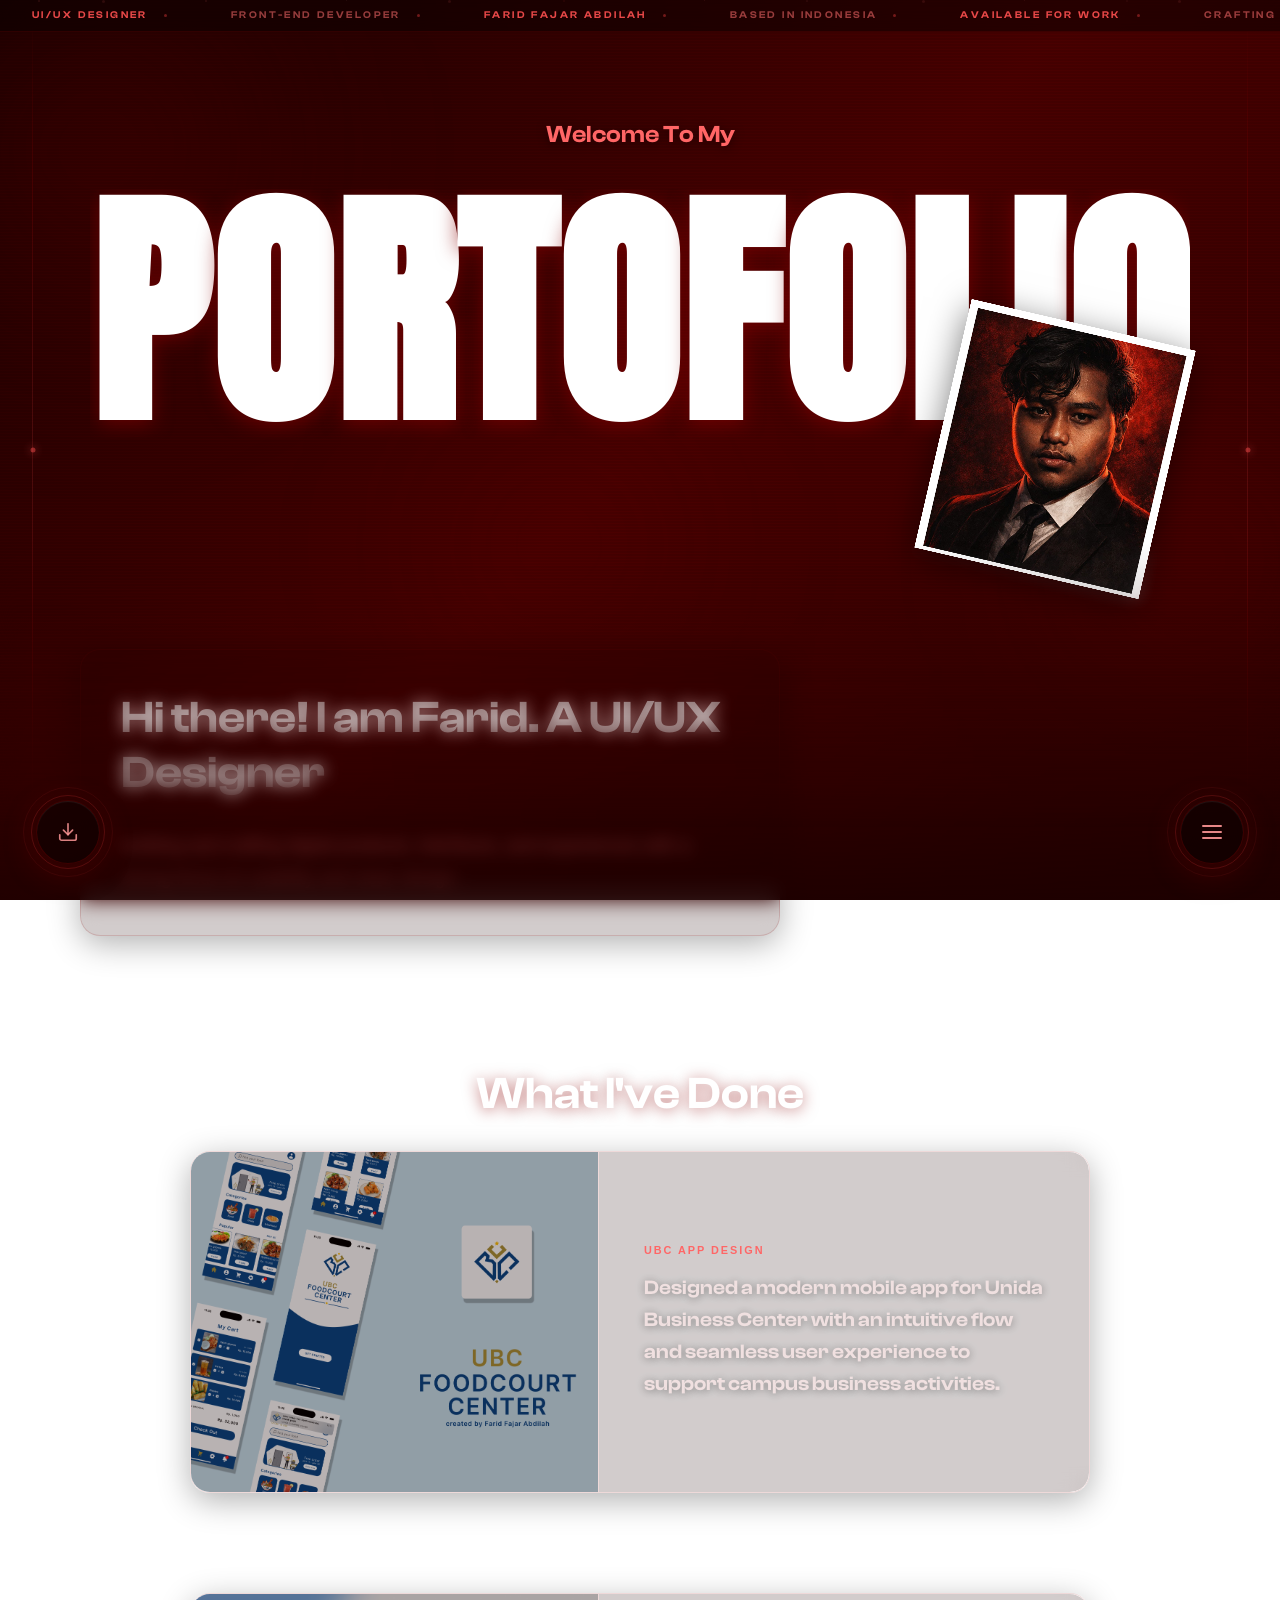
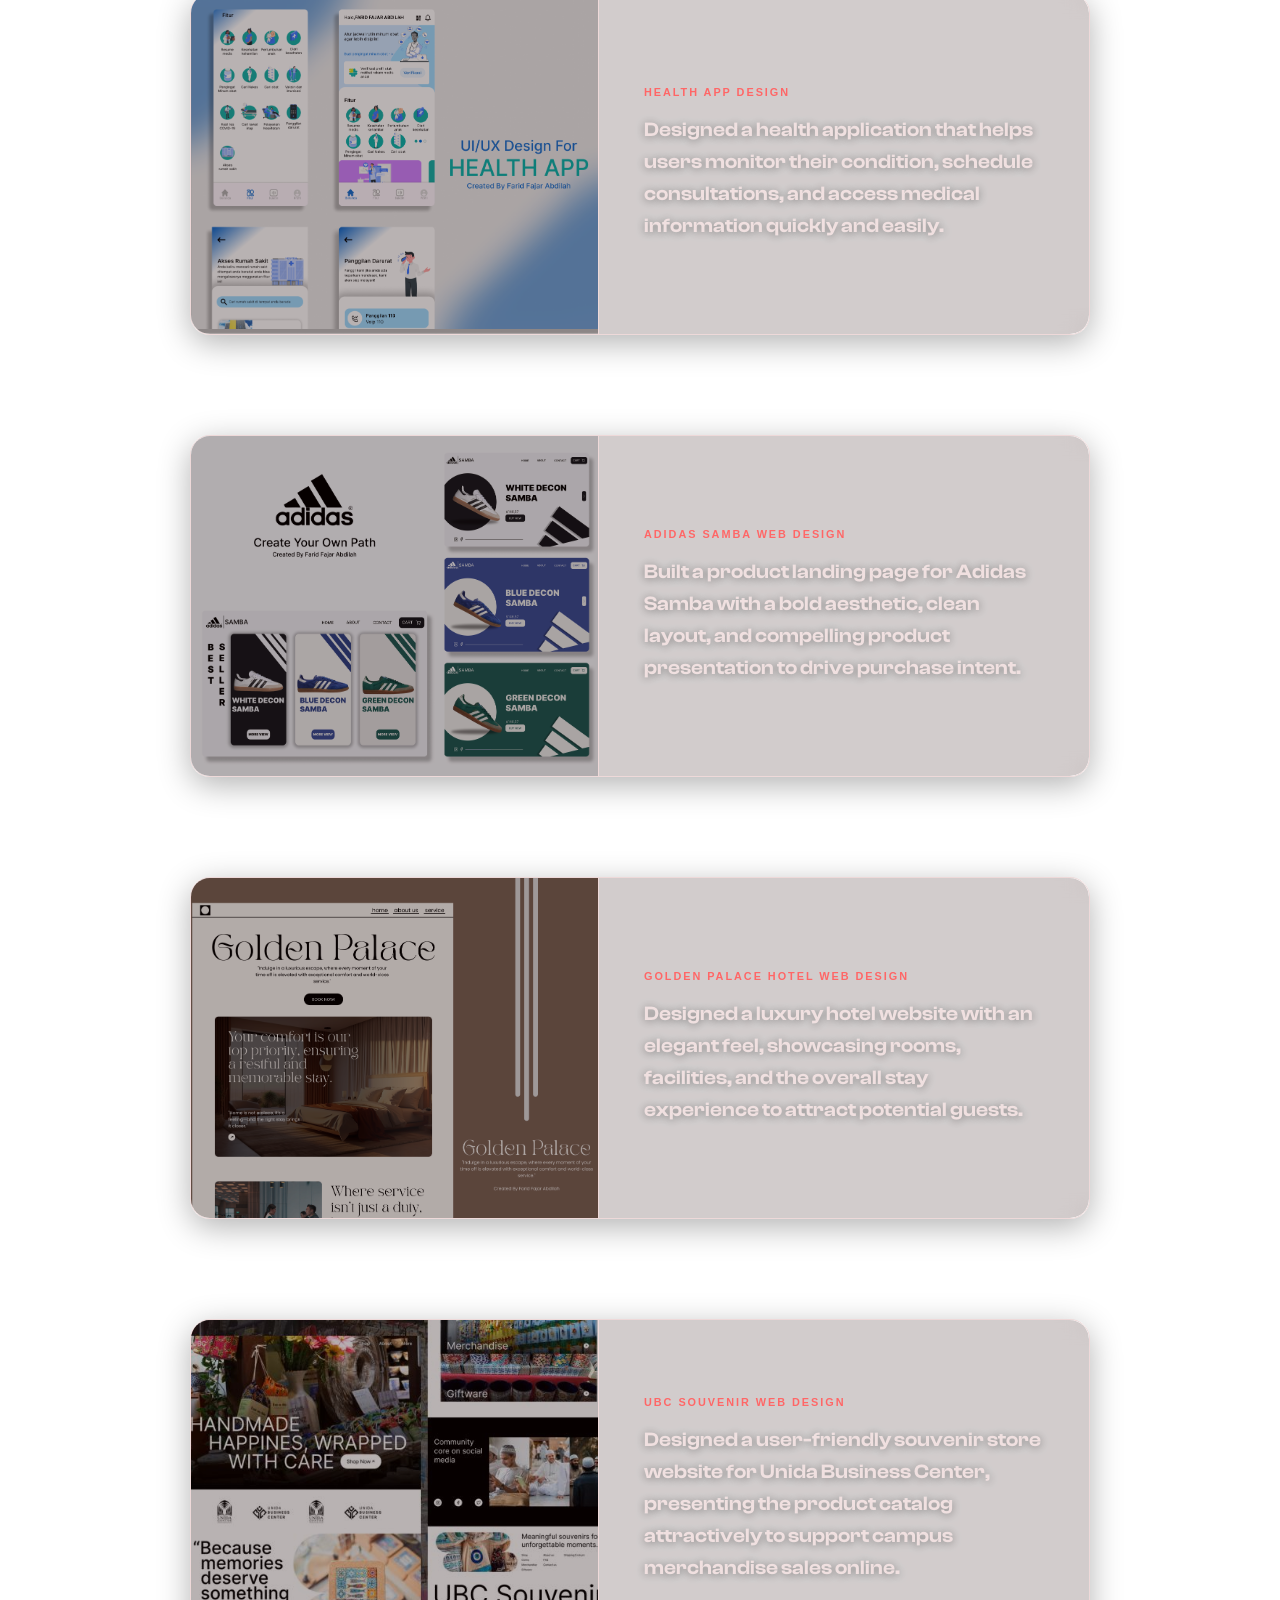
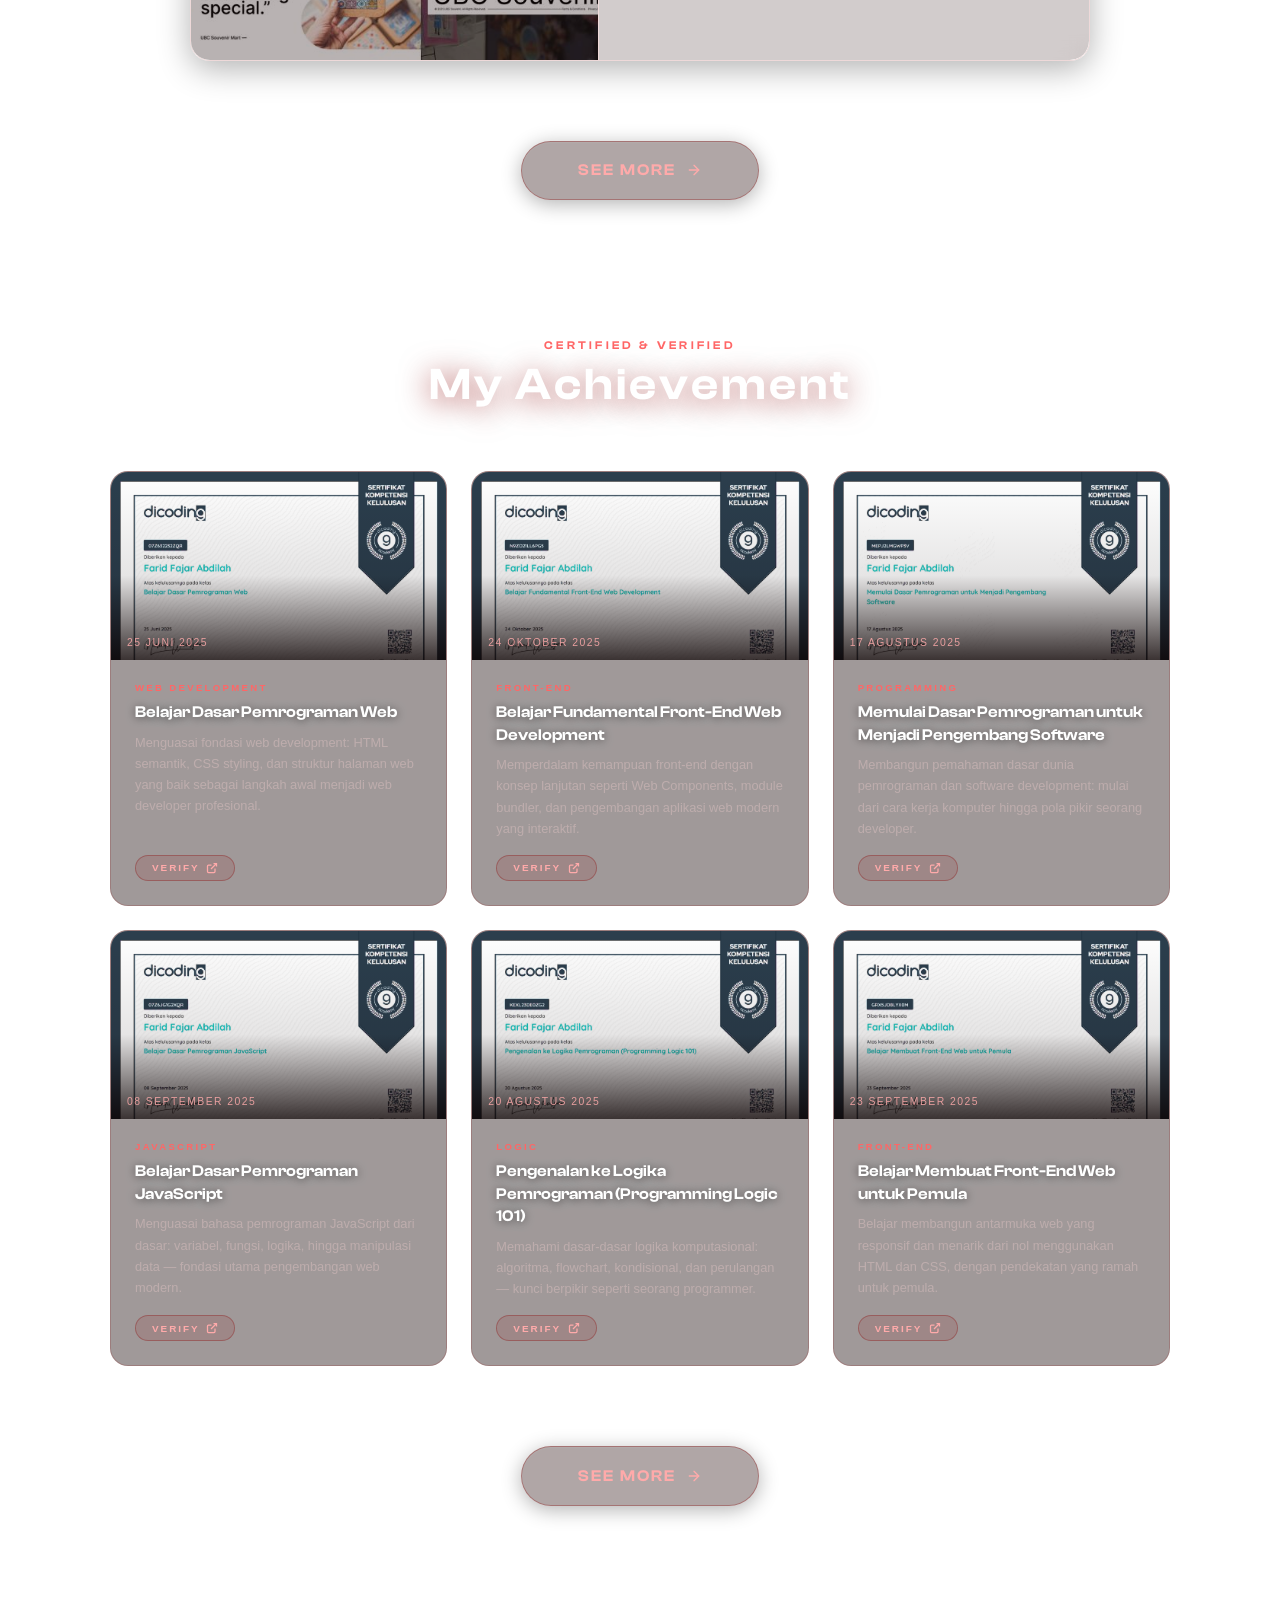
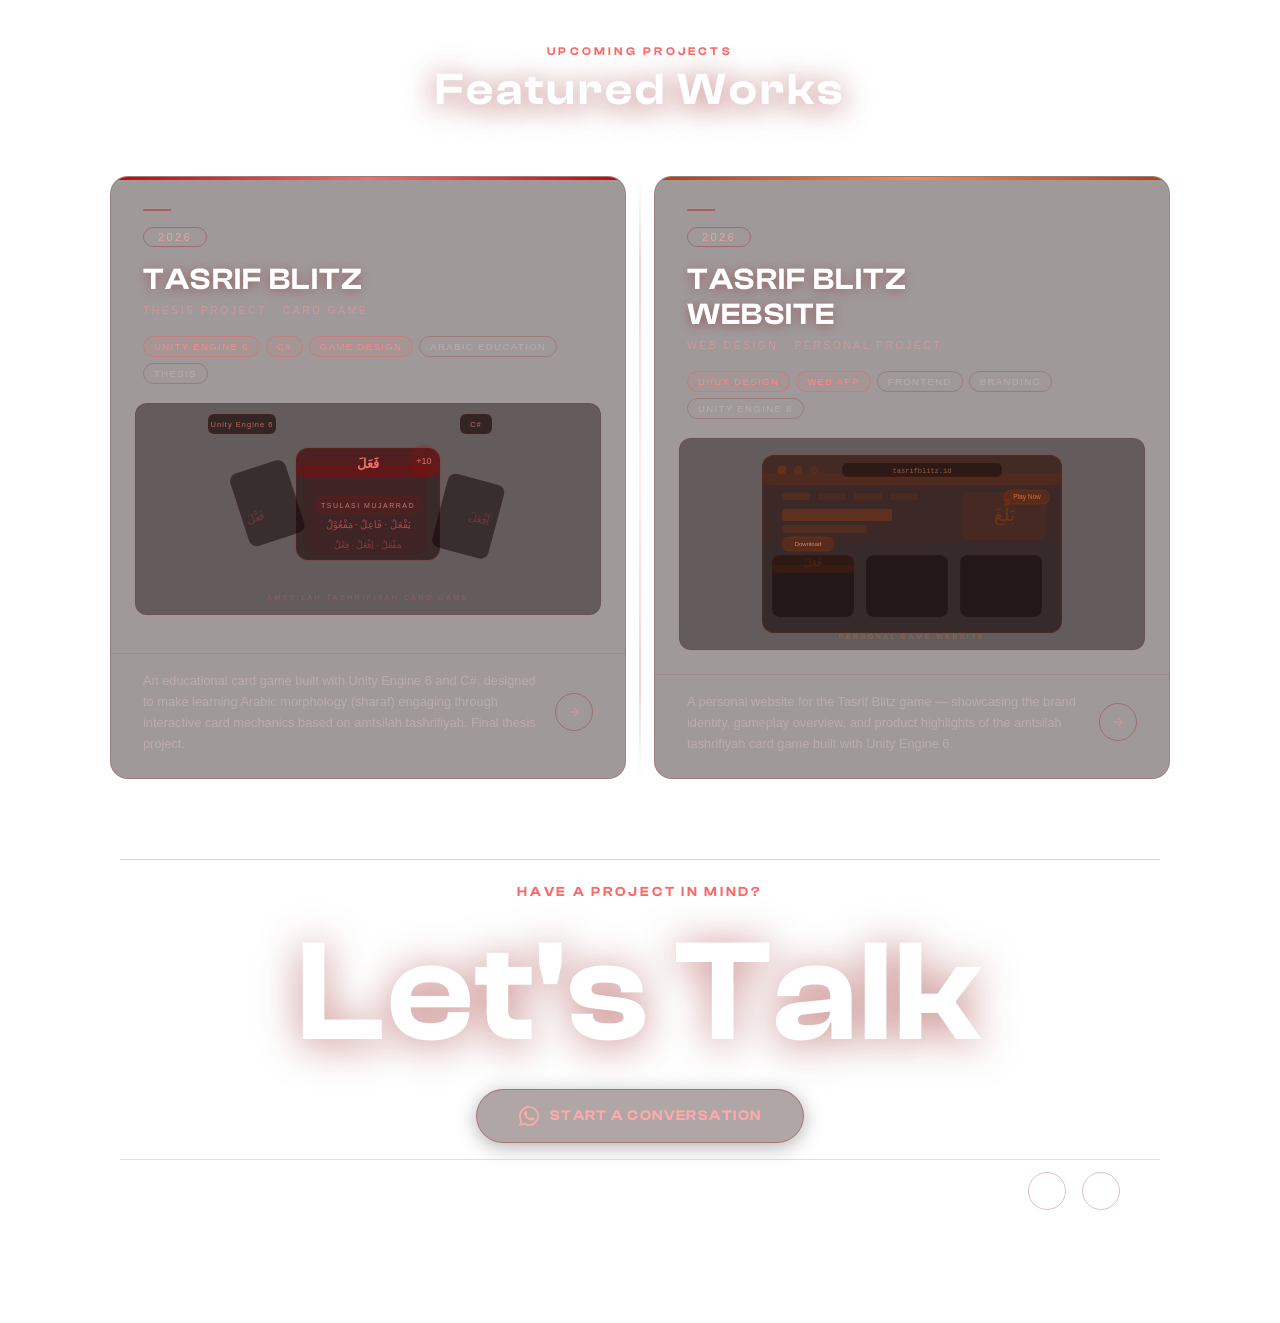
==== index.html @ 699ec495 "first commit" ====
<!DOCTYPE html>
<html lang="id">

<head>
    <meta charset="UTF-8">
    <meta name="viewport" content="width=device-width, initial-scale=1.0">
    <title>Portfolio - Cinematic Noir</title>
    <link rel="stylesheet" href="./styles/style.css">
    <link rel="stylesheet" href="https://unpkg.com/aos@next/dist/aos.css" />
</head>

<body>

    <!-- ══════════════════════════════════════════════════════════
         MARQUEE TICKER
    ══════════════════════════════════════════════════════════ -->
    <div class="marquee-wrap" aria-hidden="true">
        <div class="marquee-track">
            <!-- Segment A -->
            <span class="marquee-segment">
                <span class="marquee-item accent">UI/UX Designer<span class="marquee-dot"></span></span>
                <span class="marquee-item">Front-End Developer<span class="marquee-dot"></span></span>
                <span class="marquee-item accent">Farid Fajar Abdilah<span class="marquee-dot"></span></span>
                <span class="marquee-item">Based in Indonesia<span class="marquee-dot"></span></span>
                <span class="marquee-item accent">Available for Work<span class="marquee-dot"></span></span>
                <span class="marquee-item">Crafting Digital Experiences<span class="marquee-dot"></span></span>
                <span class="marquee-item accent">Unity Engine 6<span class="marquee-dot"></span></span>
                <span class="marquee-item">Open to Collaboration<span class="marquee-dot"></span></span>
                <span class="marquee-item accent">2026 Portfolio<span class="marquee-dot"></span></span>
                <span class="marquee-item">Clean Design · Usable Interfaces<span class="marquee-dot"></span></span>
            </span>
            <!-- Segment B (duplicate for seamless loop) -->
            <span class="marquee-segment">
                <span class="marquee-item accent">UI/UX Designer<span class="marquee-dot"></span></span>
                <span class="marquee-item">Front-End Developer<span class="marquee-dot"></span></span>
                <span class="marquee-item accent">Farid Fajar Abdilah<span class="marquee-dot"></span></span>
                <span class="marquee-item">Based in Indonesia<span class="marquee-dot"></span></span>
                <span class="marquee-item accent">Available for Work<span class="marquee-dot"></span></span>
                <span class="marquee-item">Crafting Digital Experiences<span class="marquee-dot"></span></span>
                <span class="marquee-item accent">Unity Engine 6<span class="marquee-dot"></span></span>
                <span class="marquee-item">Open to Collaboration<span class="marquee-dot"></span></span>
                <span class="marquee-item accent">2026 Portfolio<span class="marquee-dot"></span></span>
                <span class="marquee-item">Clean Design · Usable Interfaces<span class="marquee-dot"></span></span>
            </span>
        </div>
    </div>

    <div class="orb orb-1"></div>
    <div class="orb orb-2"></div>
    <div class="orb orb-3"></div>

    <div class="particles">
        <span class="particle"></span>
        <span class="particle"></span>
        <span class="particle"></span>
        <span class="particle"></span>
        <span class="particle"></span>
        <span class="particle"></span>
        <span class="particle"></span>
        <span class="particle"></span>
        <span class="particle"></span>
        <span class="particle"></span>
        <span class="particle"></span>
        <span class="particle"></span>
    </div>

    <div class="side-line side-line-left"></div>
    <div class="side-line side-line-right"></div>

    <!-- OLD NAV (hidden by CSS) -->
    <nav>
        <ul>
            <li><a href="#about">About</a></li>
            <li><a href="#project">Project</a></li>
            <li><a href="#achievement">Achievement</a></li>
            <li><a href="#featured">Featured</a></li>
            <li><a href="#contact">Contact</a></li>
        </ul>
    </nav>

    <!-- ══════════════════════════════════════════════════════════
         CV DOWNLOAD FAB - BOTTOM RIGHT (di atas FAB menu)
         Label sekarang ada di KANAN tombol
    ══════════════════════════════════════════════════════════ -->
    <div class="cv-fab-wrap" id="cvFab">
        <a href="./public/assets/images/sertif/farid-cv.pdf" download class="cv-fab-btn" aria-label="Download CV">
            <svg width="22" height="22" viewBox="0 0 24 24" fill="none" stroke="currentColor" stroke-width="1.8" stroke-linecap="round" stroke-linejoin="round">
                <path d="M21 15v4a2 2 0 01-2 2H5a2 2 0 01-2-2v-4"/>
                <polyline points="7 10 12 15 17 10"/>
                <line x1="12" y1="15" x2="12" y2="3"/>
            </svg>
        </a>
        <span class="cv-fab-label">Download CV</span>
    </div>

    <!-- ══════════════════════════════════════════════════════════
         FLOATING CIRCULAR NAV
    ══════════════════════════════════════════════════════════ -->
    <div class="fab-backdrop" id="fabBackdrop"></div>

    <div class="fab-nav" id="fabNav">

        <!-- Menu items (rendered bottom→top so first item is closest to button) -->
        <div class="fab-menu" id="fabMenu">

            <div class="fab-menu-item" data-index="4">
                <a href="#contact" class="fab-label" id="navContact">Contact</a>
                <a href="#contact" class="fab-icon-btn" aria-label="Contact">
                    <svg width="18" height="18" viewBox="0 0 24 24" fill="none" stroke="currentColor" stroke-width="1.8" stroke-linecap="round" stroke-linejoin="round">
                        <path d="M21 15a2 2 0 01-2 2H7l-4 4V5a2 2 0 012-2h14a2 2 0 012 2z"/>
                    </svg>
                </a>
            </div>

            <div class="fab-menu-item" data-index="3">
                <a href="#featured" class="fab-label">Featured</a>
                <a href="#featured" class="fab-icon-btn" aria-label="Featured">
                    <svg width="18" height="18" viewBox="0 0 24 24" fill="none" stroke="currentColor" stroke-width="1.8" stroke-linecap="round" stroke-linejoin="round">
                        <polygon points="12 2 15.09 8.26 22 9.27 17 14.14 18.18 21.02 12 17.77 5.82 21.02 7 14.14 2 9.27 8.91 8.26 12 2"/>
                    </svg>
                </a>
            </div>

            <div class="fab-menu-item" data-index="2">
                <a href="#achievement" class="fab-label">Achievement</a>
                <a href="#achievement" class="fab-icon-btn" aria-label="Achievement">
                    <svg width="18" height="18" viewBox="0 0 24 24" fill="none" stroke="currentColor" stroke-width="1.8" stroke-linecap="round" stroke-linejoin="round">
                        <circle cx="12" cy="8" r="6"/>
                        <path d="M15.477 12.89L17 22l-5-3-5 3 1.523-9.11"/>
                    </svg>
                </a>
            </div>

            <div class="fab-menu-item" data-index="1">
                <a href="#project" class="fab-label">Project</a>
                <a href="#project" class="fab-icon-btn" aria-label="Project">
                    <svg width="18" height="18" viewBox="0 0 24 24" fill="none" stroke="currentColor" stroke-width="1.8" stroke-linecap="round" stroke-linejoin="round">
                        <rect x="2" y="3" width="20" height="14" rx="2"/>
                        <path d="M8 21h8M12 17v4"/>
                    </svg>
                </a>
            </div>

            <div class="fab-menu-item" data-index="0">
                <a href="#about" class="fab-label">About</a>
                <a href="#about" class="fab-icon-btn" aria-label="About">
                    <svg width="18" height="18" viewBox="0 0 24 24" fill="none" stroke="currentColor" stroke-width="1.8" stroke-linecap="round" stroke-linejoin="round">
                        <path d="M20 21v-2a4 4 0 00-4-4H8a4 4 0 00-4 4v2"/>
                        <circle cx="12" cy="7" r="4"/>
                    </svg>
                </a>
            </div>

        </div>

        <!-- Main toggle button -->
        <div class="fab-toggle" id="fabToggle" aria-label="Toggle navigation" role="button" tabindex="0">
            <!-- Menu label tooltip -->
            <span class="fab-nav-label">Menu</span>
            <div class="fab-toggle-icon">
                <span></span>
                <span></span>
                <span></span>
            </div>
        </div>

    </div>

    <div class="container">
        <div class="hero">
            <p>Welcome To My</p>
            <div class="hero-title-wrapper">
                <h1 id="animated-title">PORTOFOLIO</h1>
            </div>
            <div class="hero-image-container">
                <img class="my-photo" src="./public/assets/images/Group 29.png" alt="Hero Image">
            </div>
        </div>

        <section id="about">
            <h1>Hi there! I am Farid. A UI/UX Designer</h1>
            <p>
                building and crafting digital products, interfaces, and experiences with a strong focus on usability and
                clean design.
            </p>
        </section>

        <section class="slider">
            <div class="slider-continer">
                <div class="slider-img"></div>
            </div>
        </section>

        <section id="project">
            <div class="project-wrapper">

                <div class="project-title">
                    <h1>What I've Done</h1>
                </div>

                <div class="project-list">

                    <div class="portfolio-card">
                        <div class="card-visual">
                            <img class="card-visual-img" src="./public/assets/images/Frame 2.png" alt="UBC App Design">
                        </div>
                        <div class="card-content">
                            <span class="tag">UBC App Design</span>
                            <p class="card-heading">
                                Designed a modern mobile app for Unida Business Center with an intuitive flow and
                                seamless user experience to support campus business activities.
                            </p>
                        </div>
                    </div>

                    <div class="portfolio-card">
                        <div class="card-visual">
                            <img class="card-visual-img" src="./public/assets/images/Frame 3.png" alt="Health App Design">
                        </div>
                        <div class="card-content">
                            <span class="tag">Health App Design</span>
                            <p class="card-heading">
                                Designed a health application that helps users monitor their condition, schedule
                                consultations, and access medical information quickly and easily.
                            </p>
                        </div>
                    </div>

                    <div class="portfolio-card">
                        <div class="card-visual">
                            <img class="card-visual-img" src="./public/assets/images/Frame 1.png" alt="Adidas Samba Web Design">
                        </div>
                        <div class="card-content">
                            <span class="tag">Adidas Samba Web Design</span>
                            <p class="card-heading">
                                Built a product landing page for Adidas Samba with a bold aesthetic, clean layout, and
                                compelling product presentation to drive purchase intent.
                            </p>
                        </div>
                    </div>

                    <div class="portfolio-card">
                        <div class="card-visual">
                            <img class="card-visual-img" src="./public/assets/images/Frame 6.png" alt="Golden Palace Hotel Web Design">
                        </div>
                        <div class="card-content">
                            <span class="tag">Golden Palace Hotel Web Design</span>
                            <p class="card-heading">
                                Designed a luxury hotel website with an elegant feel, showcasing rooms, facilities, and
                                the overall stay experience to attract potential guests.
                            </p>
                        </div>
                    </div>

                    <div class="portfolio-card">
                        <div class="card-visual">
                            <img class="card-visual-img" src="./public/assets/images/image.png" alt="UBC Souvenir Web Design">
                        </div>
                        <div class="card-content">
                            <span class="tag">UBC Souvenir Web Design</span>
                            <p class="card-heading">
                                Designed a user-friendly souvenir store website for Unida Business Center, presenting
                                the product catalog attractively to support campus merchandise sales online.
                            </p>
                        </div>
                    </div>

                </div>

                <div class="see-more-wrapper">
                    <a href="projects.html" class="btn-see-more">
                        <span>See More</span>
                        <svg width="16" height="16" viewBox="0 0 24 24" fill="none" stroke="currentColor" stroke-width="2" stroke-linecap="round" stroke-linejoin="round">
                            <line x1="5" y1="12" x2="19" y2="12"/>
                            <polyline points="12 5 19 12 12 19"/>
                        </svg>
                    </a>
                </div>

            </div>
        </section>

        <section id="achievement">
            <div class="achievement-wrapper">

                <div class="achievement-header">
                    <p class="achievement-sub">Certified &amp; Verified</p>
                    <h1 class="achievement-title">My Achievement</h1>
                </div>

                <div class="cert-grid">

                    <div class="cert-card">
                        <div class="cert-img-wrap">
                            <img src="./public/assets/images/sertif/cert1.jpg" alt="Belajar Dasar Pemrograman Web" class="cert-img">
                            <div class="cert-overlay">
                                <span class="cert-date">25 Juni 2025</span>
                            </div>
                        </div>
                        <div class="cert-info">
                            <span class="cert-tag">Web Development</span>
                            <h3 class="cert-name">Belajar Dasar Pemrograman Web</h3>
                            <p class="cert-desc">Menguasai fondasi web development: HTML semantik, CSS styling, dan struktur halaman web yang baik sebagai langkah awal menjadi web developer profesional.</p>
                            <a href="https://dicoding.com/certificates/07Z632232ZQR" target="_blank" class="cert-verify">
                                <span>Verify</span>
                                <svg width="12" height="12" viewBox="0 0 24 24" fill="none" stroke="currentColor" stroke-width="2.5"><path d="M18 13v6a2 2 0 01-2 2H5a2 2 0 01-2-2V8a2 2 0 012-2h6"/><polyline points="15 3 21 3 21 9"/><line x1="10" y1="14" x2="21" y2="3"/></svg>
                            </a>
                        </div>
                    </div>

                    <div class="cert-card">
                        <div class="cert-img-wrap">
                            <img src="./public/assets/images/sertif/cert2.jpg" alt="Belajar Fundamental Front-End Web Development" class="cert-img">
                            <div class="cert-overlay">
                                <span class="cert-date">24 Oktober 2025</span>
                            </div>
                        </div>
                        <div class="cert-info">
                            <span class="cert-tag">Front-End</span>
                            <h3 class="cert-name">Belajar Fundamental Front-End Web Development</h3>
                            <p class="cert-desc">Memperdalam kemampuan front-end dengan konsep lanjutan seperti Web Components, module bundler, dan pengembangan aplikasi web modern yang interaktif.</p>
                            <a href="https://dicoding.com/certificates/N9ZO21LL6PG5" target="_blank" class="cert-verify">
                                <span>Verify</span>
                                <svg width="12" height="12" viewBox="0 0 24 24" fill="none" stroke="currentColor" stroke-width="2.5"><path d="M18 13v6a2 2 0 01-2 2H5a2 2 0 01-2-2V8a2 2 0 012-2h6"/><polyline points="15 3 21 3 21 9"/><line x1="10" y1="14" x2="21" y2="3"/></svg>
                            </a>
                        </div>
                    </div>

                    <div class="cert-card">
                        <div class="cert-img-wrap">
                            <img src="./public/assets/images/sertif/cert3.jpg" alt="Memulai Dasar Pemrograman untuk Menjadi Pengembang Software" class="cert-img">
                            <div class="cert-overlay">
                                <span class="cert-date">17 Agustus 2025</span>
                            </div>
                        </div>
                        <div class="cert-info">
                            <span class="cert-tag">Programming</span>
                            <h3 class="cert-name">Memulai Dasar Pemrograman untuk Menjadi Pengembang Software</h3>
                            <p class="cert-desc">Membangun pemahaman dasar dunia pemrograman dan software development: mulai dari cara kerja komputer hingga pola pikir seorang developer.</p>
                            <a href="https://dicoding.com/certificates/MEPJ2LMGWP3V" target="_blank" class="cert-verify">
                                <span>Verify</span>
                                <svg width="12" height="12" viewBox="0 0 24 24" fill="none" stroke="currentColor" stroke-width="2.5"><path d="M18 13v6a2 2 0 01-2 2H5a2 2 0 01-2-2V8a2 2 0 012-2h6"/><polyline points="15 3 21 3 21 9"/><line x1="10" y1="14" x2="21" y2="3"/></svg>
                            </a>
                        </div>
                    </div>

                    <div class="cert-card">
                        <div class="cert-img-wrap">
                            <img src="./public/assets/images/sertif/cert4.jpg" alt="Belajar Dasar Pemrograman JavaScript" class="cert-img">
                            <div class="cert-overlay">
                                <span class="cert-date">08 September 2025</span>
                            </div>
                        </div>
                        <div class="cert-info">
                            <span class="cert-tag">JavaScript</span>
                            <h3 class="cert-name">Belajar Dasar Pemrograman JavaScript</h3>
                            <p class="cert-desc">Menguasai bahasa pemrograman JavaScript dari dasar: variabel, fungsi, logika, hingga manipulasi data — fondasi utama pengembangan web modern.</p>
                            <a href="https://dicoding.com/certificates/07Z6JG1G2XQR" target="_blank" class="cert-verify">
                                <span>Verify</span>
                                <svg width="12" height="12" viewBox="0 0 24 24" fill="none" stroke="currentColor" stroke-width="2.5"><path d="M18 13v6a2 2 0 01-2 2H5a2 2 0 01-2-2V8a2 2 0 012-2h6"/><polyline points="15 3 21 3 21 9"/><line x1="10" y1="14" x2="21" y2="3"/></svg>
                            </a>
                        </div>
                    </div>

                    <div class="cert-card">
                        <div class="cert-img-wrap">
                            <img src="./public/assets/images/sertif/cert5.jpg" alt="Pengenalan ke Logika Pemrograman" class="cert-img">
                            <div class="cert-overlay">
                                <span class="cert-date">20 Agustus 2025</span>
                            </div>
                        </div>
                        <div class="cert-info">
                            <span class="cert-tag">Logic</span>
                            <h3 class="cert-name">Pengenalan ke Logika Pemrograman (Programming Logic 101)</h3>
                            <p class="cert-desc">Memahami dasar-dasar logika komputasional: algoritma, flowchart, kondisional, dan perulangan — kunci berpikir seperti seorang programmer.</p>
                            <a href="https://dicoding.com/certificates/KEXL23DE0ZG2" target="_blank" class="cert-verify">
                                <span>Verify</span>
                                <svg width="12" height="12" viewBox="0 0 24 24" fill="none" stroke="currentColor" stroke-width="2.5"><path d="M18 13v6a2 2 0 01-2 2H5a2 2 0 01-2-2V8a2 2 0 012-2h6"/><polyline points="15 3 21 3 21 9"/><line x1="10" y1="14" x2="21" y2="3"/></svg>
                            </a>
                        </div>
                    </div>

                    <div class="cert-card">
                        <div class="cert-img-wrap">
                            <img src="./public/assets/images/sertif/cert6.jpg" alt="Belajar Membuat Front-End Web untuk Pemula" class="cert-img">
                            <div class="cert-overlay">
                                <span class="cert-date">23 September 2025</span>
                            </div>
                        </div>
                        <div class="cert-info">
                            <span class="cert-tag">Front-End</span>
                            <h3 class="cert-name">Belajar Membuat Front-End Web untuk Pemula</h3>
                            <p class="cert-desc">Belajar membangun antarmuka web yang responsif dan menarik dari nol menggunakan HTML dan CSS, dengan pendekatan yang ramah untuk pemula.</p>
                            <a href="https://dicoding.com/certificates/GRX5JD8LYX0M" target="_blank" class="cert-verify">
                                <span>Verify</span>
                                <svg width="12" height="12" viewBox="0 0 24 24" fill="none" stroke="currentColor" stroke-width="2.5"><path d="M18 13v6a2 2 0 01-2 2H5a2 2 0 01-2-2V8a2 2 0 012-2h6"/><polyline points="15 3 21 3 21 9"/><line x1="10" y1="14" x2="21" y2="3"/></svg>
                            </a>
                        </div>
                    </div>

                </div>

                <div class="see-more-wrapper">
                    <a href="achievment.html" class="btn-see-more">
                        <span>See More</span>
                        <svg width="16" height="16" viewBox="0 0 24 24" fill="none" stroke="currentColor" stroke-width="2" stroke-linecap="round" stroke-linejoin="round">
                            <line x1="5" y1="12" x2="19" y2="12"/>
                            <polyline points="12 5 19 12 12 19"/>
                        </svg>
                    </a>
                </div>

            </div>
        </section>

        <section id="featured">
            <div class="featured-wrapper">

                <div class="featured-header">
                    <p class="featured-sub">Upcoming Projects</p>
                    <h1 class="featured-title">Featured Works</h1>
                </div>

                <div class="featured-grid">

                    <div class="featured-card">
                        <div class="featured-card-accent accent-red"></div>
                        <div class="featured-card-top">
                            <div class="featured-dash"></div>
                            <span class="featured-year">2026</span>
                            <h3 class="featured-card-title">TASRIF BLITZ</h3>
                            <p class="featured-card-type">Thesis Project · Card Game</p>
                        </div>

                        <div class="featured-tags">
                            <span class="ftag highlight">Unity Engine 6</span>
                            <span class="ftag highlight">C#</span>
                            <span class="ftag highlight">Game Design</span>
                            <span class="ftag">Arabic Education</span>
                            <span class="ftag">Thesis</span>
                        </div>

                        <div class="featured-visual">
                            <div class="featured-visual-inner">
                                <svg viewBox="0 0 340 210" xmlns="http://www.w3.org/2000/svg" width="100%" height="100%">
                                    <rect x="108" y="55" width="124" height="100" rx="12" fill="rgba(180,0,0,0.06)"/>
                                    <rect x="104" y="51" width="124" height="100" rx="12" fill="rgba(180,0,0,0.09)"/>
                                    <rect x="98" y="44" width="144" height="112" rx="12" fill="rgba(20,0,0,0.55)" stroke="rgba(200,0,0,0.25)" stroke-width="1"/>
                                    <rect x="98" y="44" width="144" height="30" rx="12" fill="rgba(160,0,0,0.2)"/>
                                    <rect x="98" y="62" width="144" height="12" fill="rgba(160,0,0,0.2)"/>
                                    <text x="170" y="64" font-size="13" fill="rgba(255,120,120,0.9)" text-anchor="middle" font-family="serif" font-weight="bold">فَعَلَ</text>
                                    <line x1="114" y1="86" x2="226" y2="86" stroke="rgba(200,0,0,0.15)" stroke-width="0.5"/>
                                    <rect x="116" y="92" width="108" height="18" rx="9" fill="rgba(180,0,0,0.12)" stroke="rgba(200,0,0,0.18)" stroke-width="0.5"/>
                                    <text x="170" y="104" font-size="7" fill="rgba(255,150,150,0.7)" text-anchor="middle" font-family="sans-serif" letter-spacing="1.5">TSULASI MUJARRAD</text>
                                    <text x="170" y="124" font-size="10" fill="rgba(255,100,100,0.55)" text-anchor="middle" font-family="serif">يَفْعَلُ · فَاعِلٌ · مَفْعُوْلٌ</text>
                                    <line x1="114" y1="131" x2="226" y2="131" stroke="rgba(200,0,0,0.1)" stroke-width="0.5"/>
                                    <text x="170" y="144" font-size="9" fill="rgba(255,100,100,0.35)" text-anchor="middle" font-family="serif">مَفْعَلٌ · اِفْعَلْ · فِعْلٌ</text>
                                    <circle cx="226" cy="56" r="15" fill="rgba(180,0,0,0.15)" stroke="rgba(220,0,0,0.25)" stroke-width="0.5"/>
                                    <text x="226" y="60" font-size="9" fill="rgba(255,130,130,0.8)" text-anchor="middle" font-family="sans-serif" font-weight="500">+10</text>
                                    <rect x="30" y="72" width="58" height="76" rx="8" fill="rgba(15,0,0,0.5)" stroke="rgba(180,0,0,0.12)" stroke-width="0.5" transform="rotate(-18 30 72)"/>
                                    <text x="50" y="120" font-size="11" fill="rgba(255,80,80,0.25)" font-family="serif" transform="rotate(-18 50 120)">فَعَّلَ</text>
                                    <rect x="252" y="68" width="58" height="76" rx="8" fill="rgba(15,0,0,0.5)" stroke="rgba(180,0,0,0.12)" stroke-width="0.5" transform="rotate(15 252 68)"/>
                                    <text x="270" y="116" font-size="11" fill="rgba(255,80,80,0.25)" font-family="serif" transform="rotate(15 270 116)">أَفْعَلَ</text>
                                    <text x="170" y="196" font-size="7" fill="rgba(255,100,100,0.3)" text-anchor="middle" font-family="sans-serif" letter-spacing="2.5">AMTSILAH TASHRIFIYAH CARD GAME</text>
                                    <rect x="10" y="10" width="68" height="20" rx="6" fill="rgba(20,0,0,0.6)" stroke="rgba(200,0,0,0.2)" stroke-width="0.5"/>
                                    <text x="44" y="23" font-size="7.5" fill="rgba(255,130,130,0.7)" text-anchor="middle" font-family="sans-serif" letter-spacing="1">Unity Engine 6</text>
                                    <rect x="262" y="10" width="32" height="20" rx="6" fill="rgba(20,0,0,0.6)" stroke="rgba(200,0,0,0.2)" stroke-width="0.5"/>
                                    <text x="278" y="23" font-size="7.5" fill="rgba(255,130,130,0.7)" text-anchor="middle" font-family="sans-serif" letter-spacing="1">C#</text>
                                </svg>
                            </div>
                        </div>

                        <div class="featured-card-footer">
                            <p class="featured-desc">
                                An educational card game built with Unity Engine 6 and C#, designed to make learning Arabic morphology (sharaf) engaging through interactive card mechanics based on amtsilah tashrifiyah. Final thesis project.
                            </p>
                            <div class="featured-arrow">
                                <svg width="14" height="14" viewBox="0 0 24 24" fill="none" stroke="currentColor" stroke-width="2"><path d="M5 12h14M12 5l7 7-7 7"/></svg>
                            </div>
                        </div>
                    </div>

                    <div class="featured-card">
                        <div class="featured-card-accent accent-orange"></div>
                        <div class="featured-card-top">
                            <div class="featured-dash"></div>
                            <span class="featured-year">2026</span>
                            <h3 class="featured-card-title">TASRIF BLITZ<br>WEBSITE</h3>
                            <p class="featured-card-type">Web Design · Personal Project</p>
                        </div>

                        <div class="featured-tags">
                            <span class="ftag highlight">UI/UX Design</span>
                            <span class="ftag highlight">Web App</span>
                            <span class="ftag">Frontend</span>
                            <span class="ftag">Branding</span>
                            <span class="ftag">Unity Engine 6</span>
                        </div>

                        <div class="featured-visual">
                            <div class="featured-visual-inner">
                                <svg viewBox="0 0 340 210" xmlns="http://www.w3.org/2000/svg" width="100%" height="100%">
                                    <rect x="20" y="16" width="300" height="178" rx="12" fill="rgba(15,0,0,0.55)" stroke="rgba(180,60,0,0.2)" stroke-width="1"/>
                                    <rect x="20" y="16" width="300" height="30" rx="12" fill="rgba(140,40,0,0.15)"/>
                                    <rect x="20" y="34" width="300" height="12" fill="rgba(140,40,0,0.15)"/>
                                    <circle cx="40" cy="31" r="4.5" fill="rgba(180,60,0,0.3)"/>
                                    <circle cx="56" cy="31" r="4.5" fill="rgba(180,60,0,0.2)"/>
                                    <circle cx="72" cy="31" r="4.5" fill="rgba(180,60,0,0.12)"/>
                                    <rect x="100" y="24" width="160" height="14" rx="5" fill="rgba(10,0,0,0.4)" stroke="rgba(180,60,0,0.15)" stroke-width="0.5"/>
                                    <text x="180" y="33.5" font-size="7" fill="rgba(255,160,100,0.5)" text-anchor="middle" font-family="monospace">tasrifblitz.id</text>
                                    <rect x="20" y="46" width="300" height="58" fill="rgba(130,35,0,0.08)"/>
                                    <rect x="40" y="54" width="28" height="7" rx="2" fill="rgba(180,60,0,0.18)"/>
                                    <rect x="76" y="54" width="28" height="7" rx="2" fill="rgba(180,60,0,0.12)"/>
                                    <rect x="112" y="54" width="28" height="7" rx="2" fill="rgba(180,60,0,0.12)"/>
                                    <rect x="148" y="54" width="28" height="7" rx="2" fill="rgba(180,60,0,0.12)"/>
                                    <rect x="262" y="51" width="46" height="14" rx="7" fill="rgba(160,50,0,0.25)" stroke="rgba(200,80,0,0.3)" stroke-width="0.5"/>
                                    <text x="285" y="60" font-size="6.5" fill="rgba(255,160,100,0.7)" text-anchor="middle" font-family="sans-serif">Play Now</text>
                                    <rect x="40" y="70" width="110" height="12" rx="2" fill="rgba(200,70,0,0.25)"/>
                                    <rect x="40" y="86" width="85" height="8" rx="2" fill="rgba(200,70,0,0.14)"/>
                                    <rect x="40" y="98" width="52" height="14" rx="7" fill="rgba(160,50,0,0.3)" stroke="rgba(200,80,0,0.35)" stroke-width="0.5"/>
                                    <text x="66" y="107" font-size="6" fill="rgba(255,160,100,0.8)" text-anchor="middle" font-family="sans-serif">Download</text>
                                    <rect x="220" y="54" width="84" height="46" rx="8" fill="rgba(140,40,0,0.12)" stroke="rgba(180,60,0,0.18)" stroke-width="0.5"/>
                                    <text x="262" y="82" font-size="18" fill="rgba(200,80,0,0.3)" text-anchor="middle" font-family="serif">بَلَّغَ</text>
                                    <line x1="20" y1="108" x2="320" y2="108" stroke="rgba(180,60,0,0.1)" stroke-width="0.5"/>
                                    <rect x="30" y="116" width="82" height="62" rx="8" fill="rgba(15,0,0,0.45)" stroke="rgba(180,60,0,0.12)" stroke-width="0.5"/>
                                    <rect x="30" y="116" width="82" height="18" rx="8" fill="rgba(140,40,0,0.1)"/>
                                    <rect x="30" y="126" width="82" height="8" fill="rgba(140,40,0,0.1)"/>
                                    <text x="71" y="127" font-size="10" fill="rgba(200,80,0,0.2)" text-anchor="middle" font-family="serif">فَعَلَ</text>
                                    <rect x="124" y="116" width="82" height="62" rx="8" fill="rgba(15,0,0,0.45)" stroke="rgba(180,60,0,0.12)" stroke-width="0.5"/>
                                    <rect x="218" y="116" width="82" height="62" rx="8" fill="rgba(15,0,0,0.45)" stroke="rgba(180,60,0,0.12)" stroke-width="0.5"/>
                                    <text x="170" y="200" font-size="7" fill="rgba(255,130,70,0.3)" text-anchor="middle" font-family="sans-serif" letter-spacing="2.5">PERSONAL GAME WEBSITE</text>
                                </svg>
                            </div>
                        </div>

                        <div class="featured-card-footer">
                            <p class="featured-desc">
                                A personal website for the Tasrif Blitz game — showcasing the brand identity, gameplay overview, and product highlights of the amtsilah tashrifiyah card game built with Unity Engine 6.
                            </p>
                            <div class="featured-arrow">
                                <svg width="14" height="14" viewBox="0 0 24 24" fill="none" stroke="currentColor" stroke-width="2"><path d="M5 12h14M12 5l7 7-7 7"/></svg>
                            </div>
                        </div>
                    </div>

                </div>
            </div>
        </section>

        <section id="contact">
            <div class="contact-wrapper">
                <p class="contact-sub">Have a project in mind?</p>
                <h2 class="contact-title">Let's Talk</h2>
                <a
                    href="https://wa.me/6282331598511?text=Hi%20Farid%2C%20I%20saw%20your%20portfolio%20and%20would%20love%20to%20talk!"
                    target="_blank"
                    class="btn-whatsapp"
                >
                    <svg width="20" height="20" viewBox="0 0 24 24" fill="currentColor">
                        <path d="M17.472 14.382c-.297-.149-1.758-.867-2.03-.967-.273-.099-.471-.148-.67.15-.197.297-.767.966-.94 1.164-.173.199-.347.223-.644.075-.297-.15-1.255-.463-2.39-1.475-.883-.788-1.48-1.761-1.653-2.059-.173-.297-.018-.458.13-.606.134-.133.298-.347.446-.52.149-.174.198-.298.298-.497.099-.198.05-.371-.025-.52-.075-.149-.669-1.612-.916-2.207-.242-.579-.487-.5-.669-.51-.173-.008-.371-.01-.57-.01-.198 0-.52.074-.792.372-.272.297-1.04 1.016-1.04 2.479 0 1.462 1.065 2.875 1.213 3.074.149.198 2.096 3.2 5.077 4.487.709.306 1.262.489 1.694.625.712.227 1.36.195 1.871.118.571-.085 1.758-.719 2.006-1.413.248-.694.248-1.289.173-1.413-.074-.124-.272-.198-.57-.347m-5.421 7.403h-.004a9.87 9.87 0 01-5.031-1.378l-.361-.214-3.741.982.998-3.648-.235-.374a9.86 9.86 0 01-1.51-5.26c.001-5.45 4.436-9.884 9.888-9.884 2.64 0 5.122 1.03 6.988 2.898a9.825 9.825 0 012.893 6.994c-.003 5.45-4.437 9.884-9.885 9.884m8.413-18.297A11.815 11.815 0 0012.05 0C5.495 0 .16 5.335.157 11.892c0 2.096.547 4.142 1.588 5.945L.057 24l6.305-1.654a11.882 11.882 0 005.683 1.448h.005c6.554 0 11.89-5.335 11.893-11.893a11.821 11.821 0 00-3.48-8.413z"/>
                    </svg>
                    <span>Start a Conversation</span>
                </a>
            </div>

            <footer class="site-footer">
                <p class="footer-copy">&copy; 2025 Farid Fajar Abdilah. All rights reserved.</p>
                <div class="footer-socials">
                    <a href="https://www.instagram.com/farid_fajar_abdilah?igsh=MTcydG9mejZjM2Y5dQ==" target="_blank" class="social-link" aria-label="Instagram">
                        <svg width="20" height="20" viewBox="0 0 24 24" fill="none" stroke="currentColor" stroke-width="1.8" stroke-linecap="round" stroke-linejoin="round">
                            <rect x="2" y="2" width="20" height="20" rx="5" ry="5"/>
                            <circle cx="12" cy="12" r="4"/>
                            <circle cx="17.5" cy="6.5" r="0.8" fill="currentColor" stroke="none"/>
                        </svg>
                    </a>
                    <a href="https://www.linkedin.com/in/farid-fajar-abdilah-87ba18336/" target="_blank" class="social-link" aria-label="LinkedIn">
                        <svg width="20" height="20" viewBox="0 0 24 24" fill="currentColor">
                            <path d="M20.447 20.452h-3.554v-5.569c0-1.328-.027-3.037-1.852-3.037-1.853 0-2.136 1.445-2.136 2.939v5.667H9.351V9h3.414v1.561h.046c.477-.9 1.637-1.85 3.37-1.85 3.601 0 4.267 2.37 4.267 5.455v6.286zM5.337 7.433a2.062 2.062 0 01-2.063-2.065 2.064 2.064 0 112.063 2.065zm1.782 13.019H3.555V9h3.564v11.452zM22.225 0H1.771C.792 0 0 .774 0 1.729v20.542C0 23.227.792 24 1.771 24h20.451C23.2 24 24 23.227 24 22.271V1.729C24 .774 23.2 0 22.222 0h.003z"/>
                        </svg>
                    </a>
                </div>
            </footer>
        </section>
    </div>

    <script src="./script/script.js"></script>
    <script src="https://unpkg.com/aos@next/dist/aos.js"></script>
    <script>
        AOS.init();
    </script>
    <script src="./script/slider.js"></script>

</body>

</html>
---- styles/style.css ----
@font-face {
    font-family: anton;
    src: url(../public/assets/fonts/Anton-Regular.ttf);
}

@font-face {
    font-family: display;
    src: url(../public/assets/fonts/ClashDisplay-Semibold.otf);
}

* {
    margin: 0;
    padding: 0;
    box-sizing: border-box;
    scroll-behavior: smooth;
}

body {
    font-family: 'Segoe UI', Tahoma, Geneva, Verdana, sans-serif;
    background: linear-gradient(135deg, #1a0000 0%, #4a0000 50%, #2d0000 100%);
    background-attachment: fixed;
    min-height: 100vh;
    color: #fff;
    position: relative;
    overflow-x: hidden;
}

body::before {
    content: '';
    position: fixed;
    top: 0;
    left: 0;
    width: 100%;
    height: 100%;
    background:
        repeating-linear-gradient(0deg,
            rgba(0, 0, 0, 0.15) 0px,
            transparent 1px,
            transparent 2px,
            rgba(0, 0, 0, 0.15) 3px);
    pointer-events: none;
    z-index: 1;
}

body::after {
    content: '';
    position: fixed;
    bottom: 0;
    left: 0;
    width: 100%;
    height: 40vh;
    background: linear-gradient(to top,
            rgba(26, 0, 0, 0.8) 0%,
            rgba(26, 0, 0, 0.4) 30%,
            transparent 100%);
    backdrop-filter: blur(0px) blur(8px);
    -webkit-backdrop-filter: blur(0px) blur(8px);
    pointer-events: none;
    z-index: 999;
    mask-image: linear-gradient(to top,
            black 0%,
            black 20%,
            transparent 100%);
    -webkit-mask-image: linear-gradient(to top,
            black 0%,
            black 20%,
            transparent 100%);
}

.blur-bottom {
    position: fixed;
    bottom: 0;
    left: 0;
    width: 100%;
    height: 50vh;
    pointer-events: none;
    z-index: 999;
}

.blur-bottom::before {
    content: '';
    position: absolute;
    bottom: 0;
    left: 0;
    width: 100%;
    height: 100%;
    backdrop-filter: blur(20px);
    -webkit-backdrop-filter: blur(20px);
    mask-image: linear-gradient(to top,
            rgba(0, 0, 0, 1) 0%,
            rgba(0, 0, 0, 0.7) 20%,
            rgba(0, 0, 0, 0.3) 50%,
            transparent 100%);
    -webkit-mask-image: linear-gradient(to top,
            rgba(0, 0, 0, 1) 0%,
            rgba(0, 0, 0, 0.7) 20%,
            rgba(0, 0, 0, 0.3) 50%,
            transparent 100%);
}

.blur-bottom::after {
    content: '';
    position: absolute;
    bottom: 0;
    left: 0;
    width: 100%;
    height: 100%;
    background: linear-gradient(to top,
            rgba(13, 0, 0, 0.9) 0%,
            rgba(13, 0, 0, 0.5) 25%,
            transparent 70%);
}

/* ══════════════════════════════════════════════════════════
   ELEMEN DEKORATIF
══════════════════════════════════════════════════════════ */

.orb {
    position: fixed;
    border-radius: 50%;
    filter: blur(80px);
    pointer-events: none;
    z-index: 0;
    animation: orbFloat 12s ease-in-out infinite;
}

.orb-1 {
    width: 500px;
    height: 500px;
    background: radial-gradient(circle, rgba(139, 0, 0, 0.25) 0%, transparent 70%);
    top: -100px;
    left: -150px;
    animation-duration: 14s;
    animation-delay: 0s;
}

.orb-2 {
    width: 400px;
    height: 400px;
    background: radial-gradient(circle, rgba(180, 0, 0, 0.18) 0%, transparent 70%);
    top: 40%;
    right: -120px;
    animation-duration: 18s;
    animation-delay: -5s;
}

.orb-3 {
    width: 350px;
    height: 350px;
    background: radial-gradient(circle, rgba(100, 0, 0, 0.2) 0%, transparent 70%);
    bottom: 20%;
    left: 30%;
    animation-duration: 22s;
    animation-delay: -9s;
}

@keyframes orbFloat {

    0%,
    100% {
        transform: translate(0, 0) scale(1);
    }

    33% {
        transform: translate(30px, -40px) scale(1.05);
    }

    66% {
        transform: translate(-20px, 30px) scale(0.95);
    }
}

.particles {
    position: fixed;
    inset: 0;
    pointer-events: none;
    z-index: 0;
    overflow: hidden;
}

.particle {
    position: absolute;
    width: 2px;
    height: 2px;
    border-radius: 50%;
    background: rgba(255, 100, 100, 0.5);
    animation: particleRise linear infinite;
}

.particle:nth-child(1) {
    left: 8%;
    width: 3px;
    height: 3px;
    animation-duration: 18s;
    animation-delay: 0s;
}

.particle:nth-child(2) {
    left: 16%;
    width: 2px;
    height: 2px;
    animation-duration: 24s;
    animation-delay: -3s;
}

.particle:nth-child(3) {
    left: 27%;
    width: 1px;
    height: 1px;
    animation-duration: 20s;
    animation-delay: -7s;
    background: rgba(255, 150, 150, 0.4);
}

.particle:nth-child(4) {
    left: 35%;
    width: 3px;
    height: 3px;
    animation-duration: 28s;
    animation-delay: -1s;
}

.particle:nth-child(5) {
    left: 44%;
    width: 2px;
    height: 2px;
    animation-duration: 16s;
    animation-delay: -12s;
    background: rgba(200, 50, 50, 0.45);
}

.particle:nth-child(6) {
    left: 55%;
    width: 1px;
    height: 1px;
    animation-duration: 22s;
    animation-delay: -5s;
}

.particle:nth-child(7) {
    left: 63%;
    width: 2px;
    height: 2px;
    animation-duration: 30s;
    animation-delay: -8s;
    background: rgba(255, 120, 120, 0.35);
}

.particle:nth-child(8) {
    left: 72%;
    width: 3px;
    height: 3px;
    animation-duration: 19s;
    animation-delay: -2s;
}

.particle:nth-child(9) {
    left: 80%;
    width: 1px;
    height: 1px;
    animation-duration: 25s;
    animation-delay: -14s;
}

.particle:nth-child(10) {
    left: 88%;
    width: 2px;
    height: 2px;
    animation-duration: 21s;
    animation-delay: -6s;
    background: rgba(200, 80, 80, 0.4);
}

.particle:nth-child(11) {
    left: 92%;
    width: 3px;
    height: 3px;
    animation-duration: 17s;
    animation-delay: -10s;
}

.particle:nth-child(12) {
    left: 3%;
    width: 2px;
    height: 2px;
    animation-duration: 26s;
    animation-delay: -4s;
}

@keyframes particleRise {
    0% {
        transform: translateY(110vh) translateX(0) rotate(0deg);
        opacity: 0;
    }

    10% {
        opacity: 1;
    }

    90% {
        opacity: 0.6;
    }

    100% {
        transform: translateY(-10vh) translateX(40px) rotate(360deg);
        opacity: 0;
    }
}

.side-line {
    position: fixed;
    top: 0;
    width: 1px;
    height: 100%;
    pointer-events: none;
    z-index: 1;
}

.side-line-left {
    left: 32px;
    background: linear-gradient(to bottom,
            transparent 0%,
            rgba(139, 0, 0, 0.25) 20%,
            rgba(255, 80, 80, 0.15) 50%,
            rgba(139, 0, 0, 0.25) 80%,
            transparent 100%);
}

.side-line-right {
    right: 32px;
    background: linear-gradient(to bottom,
            transparent 0%,
            rgba(139, 0, 0, 0.25) 20%,
            rgba(255, 80, 80, 0.15) 50%,
            rgba(139, 0, 0, 0.25) 80%,
            transparent 100%);
}

.side-line::before {
    content: '';
    position: absolute;
    top: 50%;
    left: 50%;
    transform: translate(-50%, -50%);
    width: 5px;
    height: 5px;
    border-radius: 50%;
    background: rgba(255, 80, 80, 0.5);
    box-shadow: 0 0 8px rgba(255, 80, 80, 0.6);
    animation: lineDot 4s ease-in-out infinite;
}

.side-line-right::before {
    animation-delay: -2s;
}

@keyframes lineDot {

    0%,
    100% {
        opacity: 0.3;
        transform: translate(-50%, -50%) scale(1);
    }

    50% {
        opacity: 1;
        transform: translate(-50%, -50%) scale(1.6);
    }
}

/* ══════════════════════════════════════════════════════════ */

nav {
    display: none !important;
    position: fixed;
    top: 20px;
    left: 50%;
    transform: translateX(-50%);
    background: rgba(20, 0, 0, 0.3);
    backdrop-filter: blur(15px);
    -webkit-backdrop-filter: blur(15px);
    padding: 15px 40px;
    border-radius: 10px;
    box-shadow:
        0 8px 32px rgba(139, 0, 0, 0.3),
        0 2px 8px rgba(0, 0, 0, 0.4),
        inset 0 1px 1px rgba(255, 255, 255, 0.1);
    z-index: 1000;
    border: 1px solid rgba(139, 0, 0, 0.2);
}

nav ul {
    list-style: none;
    display: flex;
    gap: 35px;
    align-items: center;
}

nav ul li a {
    color: #fff;
    text-decoration: none;
    font-family: display;
    font-size: 16px;
    font-weight: 500;
    padding: 8px 18px;
    border-radius: 25px;
    transition: all 0.3s ease;
    position: relative;
    letter-spacing: 0.5px;
}

nav ul li a::before {
    content: '';
    position: absolute;
    bottom: 0;
    left: 50%;
    transform: translateX(-50%);
    width: 0;
    height: 2px;
    background: linear-gradient(90deg, #ff4444, #cc0000);
    transition: width 0.3s ease;
}

nav ul li a:hover {
    color: #ff6666;
    background: rgba(139, 0, 0, 0.2);
}

nav ul li a:hover::before {
    width: 70%;
}

.container {
    position: relative;
    z-index: 2;
    max-width: 1200px;
    margin: 0 auto;
    padding: 60px 40px 100px;
}

.hero {
    display: flex;
    align-items: center;
    flex-direction: column;
    text-align: center;
    padding-top: 20px;
    padding-bottom: 80px;
    position: relative;
}

.hero-image-container {
    position: absolute;
    right: -50px;
    top: 40%;
    transform: translateY(15%) rotate(13deg);
    width: 400px;
    height: 300px;
    z-index: 10;
}

.hero-image-container img {
    width: 230px;
    height: 255px;
    object-fit: cover;
    box-shadow: 0 8px 32px rgba(0, 0, 0, 0.5);
}

.my-photo {
    animation: fadeInFlip 1.5s ease-out;
    will-change: transform;
    backface-visibility: hidden;
}

@keyframes fadeInFlip {
    0% {
        transform: perspective(400px) rotateY(90deg);
    }

    100% {
        transform: perspective(400px) rotateY(0deg);
    }
}

.hero-title-wrapper {
    position: relative;
    overflow: hidden;
    margin-bottom: 20px;
    line-height: 1;
    height: 250px;
}

@keyframes ascend {
    0% {
        transform: translateY(100%);
        opacity: 0;
    }

    100% {
        transform: translateY(0);
        opacity: 1;
    }
}

.hero h1 {
    font-size: 250px;
    font-weight: 800;
    font-family: anton;
    margin-top: 0;
    margin-bottom: 0;
    text-shadow: 0 4px 20px rgba(139, 0, 0, 0.6);
    letter-spacing: 2px;
    display: inline-block;
}

.letter-animate {
    display: inline-block;
    animation: ascend 0.8s cubic-bezier(0.65, 0, 0.35, 1) forwards;
    opacity: 0;
}

.hero p {
    font-size: 24px;
    font-family: display;
    color: #ff6666;
    margin-bottom: 40px;
    text-shadow: 0 2px 10px rgba(0, 0, 0, 0.5);
}

section {
    margin: 40px 0;
    padding: 30px 40px;
}

section p {
    font-size: 18px;
    line-height: 1.8;
    color: #e0e0e0;
}

#about {
    position: relative;
    width: 700px;
    margin: 40px 0;
    padding: 40px 40px;
    background: rgba(30, 0, 0, 0.2);
    backdrop-filter: blur(10px);
    border-radius: 20px;
    border: 1px solid rgba(139, 0, 0, 0.15);
    box-shadow: 0 8px 32px rgba(0, 0, 0, 0.3);
    overflow: hidden;
    top: 70px;
}

#about h1 {
    font-size: 45px;
    margin-bottom: 30px;
    text-shadow: 0 2px 15px rgba(139, 0, 0, 0.5);
    font-family: display;
}

#about p {
    color: #ff6666;
}

#project h1 {
    display: flex;
    justify-content: center;
    font-size: 45px;
    margin-bottom: 30px;
    text-shadow: 0 2px 15px rgba(139, 0, 0, 0.5);
    font-family: display;
}

.grid {
    display: grid;
    grid-template-columns: repeat(auto-fit, minmax(250px, 1fr));
    gap: 30px;
    margin-top: 40px;
}

.card {
    background: rgba(40, 0, 0, 0.3);
    padding: 30px;
    border-radius: 15px;
    border: 1px solid rgba(139, 0, 0, 0.2);
    transition: all 0.3s ease;
    box-shadow: 0 4px 16px rgba(0, 0, 0, 0.3);
}

.card:hover {
    transform: translateY(-5px);
    box-shadow: 0 8px 32px rgba(139, 0, 0, 0.4);
    border-color: rgba(255, 102, 102, 0.4);
}

.card h3 {
    font-size: 24px;
    margin-bottom: 15px;
    color: #ff8888;
}

/* ── PORTFOLIO CARD ─────────────────────────────────────── */
#project {
    padding: 60px 0;
    margin: 0;
}

.project-list {
    display: flex;
    flex-direction: column;
    gap: 100px;
    margin-top: 20px;
}

.portfolio-card {
    display: grid;
    grid-template-columns: 1fr 1.2fr;
    max-width: 900px;
    width: 100%;
    border-radius: 20px;
    overflow: hidden;
    box-shadow: 0 8px 32px rgba(0, 0, 0, 0.3);
    background: transparent;
    border: 1px solid rgba(139, 0, 0, 0.15);
    margin: 0 auto;
    position: sticky;
    top: 120px;
    transition: transform 0.3s ease, box-shadow 0.3s ease;
}

.portfolio-card:hover {
    transform: translateY(-6px);
    box-shadow: 0 8px 32px rgba(139, 0, 0, 0.4);
    border-color: rgba(255, 102, 102, 0.4);
}

.portfolio-card:nth-child(1) {
    z-index: 1;
}

.portfolio-card:nth-child(2) {
    z-index: 2;
}

.portfolio-card:nth-child(3) {
    z-index: 3;
}

.portfolio-card:nth-child(4) {
    z-index: 4;
}

.portfolio-card:nth-child(5) {
    z-index: 5;
}

.card-visual {
    position: relative;
    min-height: 340px;
    overflow: hidden;
    border-right: 1px solid rgba(139, 0, 0, 0.15);
}

.card-visual-img {
    position: absolute;
    inset: 0;
    width: 100%;
    height: 100%;
    object-fit: cover;
    object-position: center;
    display: block;
    transition: transform 0.5s cubic-bezier(0.25, 0.46, 0.45, 0.94);
    transform-origin: center center;
}

.portfolio-card:hover .card-visual-img {
    transform: scale(1.12);
}

.card-visual::after {
    content: '';
    position: absolute;
    inset: 0;
    background: rgba(20, 0, 0, 0.3);
    transition: background 0.5s ease;
    z-index: 1;
    pointer-events: none;
}

.portfolio-card:hover .card-visual::after {
    background: rgba(20, 0, 0, 0.1);
}

.card-content {
    padding: 3rem 2.8rem;
    display: flex;
    flex-direction: column;
    justify-content: center;
    gap: 1rem;
    background: rgba(30, 0, 0, 0.2);
    backdrop-filter: blur(10px);
    -webkit-backdrop-filter: blur(10px);
}

.tag {
    font-size: 0.68rem;
    font-weight: 600;
    letter-spacing: 0.18em;
    text-transform: uppercase;
    color: #ff6666;
    font-family: 'Segoe UI', sans-serif;
}

.card-heading {
    font-size: clamp(1rem, 2vw, 1.25rem);
    font-weight: 400;
    color: #f0e0e0;
    line-height: 1.6;
    font-family: display, sans-serif;
    text-shadow: 0 1px 8px rgba(0, 0, 0, 0.4);
}

.learn-more {
    display: inline-flex;
    align-items: center;
    gap: 0.55rem;
    font-size: 0.75rem;
    font-weight: 500;
    letter-spacing: 0.14em;
    text-transform: uppercase;
    color: #ffaaaa;
    text-decoration: none;
    margin-top: 0.5rem;
    transition: gap 0.25s, color 0.25s;
    font-family: 'Segoe UI', sans-serif;
}

.learn-more::before {
    content: '';
    width: 8px;
    height: 8px;
    border-radius: 50%;
    border: 1.5px solid currentColor;
    flex-shrink: 0;
    transition: background 0.25s;
}

.learn-more:hover {
    color: #ff4444;
    gap: 0.85rem;
}

.learn-more:hover::before {
    background: #ff4444;
}

/* ── SEE MORE BUTTON ────────────────────────────────────── */
.see-more-wrapper {
    display: flex;
    justify-content: center;
    margin-top: 80px;
    position: relative;
    z-index: 10;
}

.btn-see-more {
    display: inline-flex;
    align-items: center;
    gap: 0.6rem;
    padding: 1.2rem 3.5rem;
    border-radius: 50px;
    background: rgba(30, 0, 0, 0.35);
    backdrop-filter: blur(12px);
    -webkit-backdrop-filter: blur(12px);
    border: 1px solid rgba(139, 0, 0, 0.3);
    color: #ffaaaa;
    text-decoration: none;
    font-family: display, sans-serif;
    font-size: 1rem;
    letter-spacing: 0.14em;
    text-transform: uppercase;
    box-shadow: 0 4px 20px rgba(0, 0, 0, 0.3), inset 0 1px 1px rgba(255, 255, 255, 0.05);
    transition: all 0.3s ease;
}

.btn-see-more svg {
    transition: transform 0.3s ease;
    flex-shrink: 0;
}

.btn-see-more:hover {
    background: rgba(139, 0, 0, 0.3);
    border-color: rgba(255, 102, 102, 0.5);
    color: #fff;
    box-shadow: 0 8px 32px rgba(139, 0, 0, 0.35);
}

.btn-see-more:hover svg {
    transform: translateX(5px);
}

/* ══════════════════════════════════════════════════════════
   MY ACHIEVEMENT SECTION
══════════════════════════════════════════════════════════ */
#achievement {
    padding: 80px 0 60px;
    margin: 0;
}

.achievement-wrapper {
    max-width: 1100px;
    margin: 0 auto;
    padding: 0 20px;
}

.achievement-header {
    text-align: center;
    margin-bottom: 64px;
}

.achievement-sub {
    font-size: 0.72rem !important;
    letter-spacing: 0.28em;
    text-transform: uppercase;
    color: #ff6666 !important;
    font-family: display, sans-serif;
    margin-bottom: 10px;
    line-height: 1 !important;
}

.achievement-title {
    font-family: display;
    font-size: 45px;
    font-weight: 800;
    color: #fff;
    line-height: 1;
    text-shadow: 0 4px 30px rgba(139, 0, 0, 0.65);
    letter-spacing: 3px;
    margin-bottom: 18px;
    display: block;
}

.achievement-desc {
    font-size: 0.95rem !important;
    color: rgba(255, 255, 255, 0.45) !important;
    max-width: 540px;
    margin: 0 auto;
    line-height: 1.75 !important;
    font-family: 'Segoe UI', sans-serif;
}

.cert-grid {
    display: flex;
    flex-wrap: wrap;
    justify-content: center;
    gap: 24px;
}

.cert-card {
    width: calc((100% - 48px) / 3);
    background: rgba(18, 0, 0, 0.4);
    backdrop-filter: blur(14px);
    -webkit-backdrop-filter: blur(14px);
    border: 1px solid rgba(139, 0, 0, 0.18);
    border-radius: 18px;
    overflow: hidden;
    display: flex;
    flex-direction: column;
    transition: transform 0.35s ease, box-shadow 0.35s ease, border-color 0.35s ease;
}

.cert-card:hover {
    transform: translateY(-7px);
    box-shadow: 0 20px 52px rgba(139, 0, 0, 0.38);
    border-color: rgba(255, 102, 102, 0.38);
}

.cert-img-wrap {
    position: relative;
    width: 100%;
    aspect-ratio: 16 / 9;
    overflow: hidden;
}

.cert-img {
    width: 100%;
    height: 100%;
    object-fit: cover;
    object-position: top center;
    display: block;
    transition: transform 0.55s cubic-bezier(0.25, 0.46, 0.45, 0.94);
}

.cert-card:hover .cert-img {
    transform: scale(1.07);
}

.cert-overlay {
    position: absolute;
    inset: 0;
    background: linear-gradient(to top,
            rgba(10, 0, 0, 0.8) 0%,
            rgba(10, 0, 0, 0.1) 45%,
            transparent 100%);
    display: flex;
    align-items: flex-end;
    padding: 12px 16px;
    pointer-events: none;
}

.cert-date {
    font-size: 0.65rem;
    font-family: 'Segoe UI', sans-serif;
    letter-spacing: 0.14em;
    color: rgba(255, 170, 170, 0.85);
    text-transform: uppercase;
}

.cert-info {
    padding: 1.35rem 1.5rem 1.5rem;
    display: flex;
    flex-direction: column;
    gap: 0.5rem;
    flex: 1;
}

.cert-tag {
    font-size: 0.6rem;
    font-weight: 700;
    letter-spacing: 0.24em;
    text-transform: uppercase;
    color: #ff6666;
    font-family: 'Segoe UI', sans-serif;
}

.cert-name {
    font-family: display, sans-serif;
    font-size: clamp(0.85rem, 1.4vw, 1rem);
    font-weight: 600;
    color: #fff;
    line-height: 1.42;
    text-shadow: 0 1px 8px rgba(0, 0, 0, 0.5);
}

.cert-desc {
    font-size: 0.8rem !important;
    color: rgba(210, 185, 185, 0.6) !important;
    line-height: 1.65 !important;
    font-family: 'Segoe UI', sans-serif;
    flex: 1;
}

.cert-verify {
    display: inline-flex;
    align-items: center;
    gap: 0.42rem;
    font-size: 0.62rem;
    font-weight: 700;
    letter-spacing: 0.2em;
    text-transform: uppercase;
    color: #ffaaaa;
    text-decoration: none;
    font-family: 'Segoe UI', sans-serif;
    margin-top: 0.5rem;
    align-self: flex-start;
    padding: 6px 16px;
    border: 1px solid rgba(139, 0, 0, 0.3);
    border-radius: 50px;
    background: rgba(139, 0, 0, 0.12);
    transition: all 0.28s ease;
}

.cert-verify:hover {
    color: #fff;
    background: rgba(139, 0, 0, 0.32);
    border-color: rgba(255, 102, 102, 0.55);
    gap: 0.65rem;
}

/* ══════════════════════════════════════════════════════════
   FEATURED WORKS SECTION
══════════════════════════════════════════════════════════ */
#featured {
    padding: 80px 0 60px;
    margin: 0;
}

.featured-wrapper {
    max-width: 1100px;
    margin: 0 auto;
    padding: 0 20px;
}

/* ── Header ─────────────────────────────────────────────── */
.featured-header {
    text-align: center;
    margin-bottom: 64px;
}

.featured-sub {
    font-size: 0.72rem !important;
    letter-spacing: 0.28em;
    text-transform: uppercase;
    color: #ff6666 !important;
    font-family: display, sans-serif;
    margin-bottom: 10px;
    line-height: 1 !important;
    display: block;
}

.featured-title {
    font-family: display;
    font-size: 45px;
    font-weight: 800;
    color: #fff;
    line-height: 1;
    text-shadow: 0 4px 30px rgba(139, 0, 0, 0.65);
    letter-spacing: 3px;
    display: block;
}

/* ── Grid with center timeline line ─────────────────────── */
.featured-grid {
    display: grid;
    grid-template-columns: 1fr 1fr;
    gap: 28px;
    position: relative;
}

.featured-grid::before {
    content: '';
    position: absolute;
    top: 0;
    left: 50%;
    transform: translateX(-50%);
    width: 1px;
    height: 100%;
    background: linear-gradient(to bottom,
            transparent 0%,
            rgba(139, 0, 0, 0.3) 15%,
            rgba(255, 80, 80, 0.2) 50%,
            rgba(139, 0, 0, 0.3) 85%,
            transparent 100%);
    pointer-events: none;
    z-index: 0;
}

/* ── Card ───────────────────────────────────────────────── */
.featured-card {
    background: rgba(18, 0, 0, 0.4);
    backdrop-filter: blur(14px);
    -webkit-backdrop-filter: blur(14px);
    border: 1px solid rgba(139, 0, 0, 0.18);
    border-radius: 18px;
    overflow: hidden;
    display: flex;
    flex-direction: column;
    position: relative;
    z-index: 1;
    transition: transform 0.35s ease, box-shadow 0.35s ease, border-color 0.35s ease;
}

.featured-card:hover {
    transform: translateY(-7px);
    box-shadow: 0 20px 52px rgba(139, 0, 0, 0.38);
    border-color: rgba(255, 102, 102, 0.38);
}

/* ── Top accent bar ─────────────────────────────────────── */
.featured-card-accent {
    height: 3px;
    width: 100%;
    flex-shrink: 0;
}

.accent-red {
    background: linear-gradient(90deg, #cc0000, #ff6666, #cc0000);
}

.accent-orange {
    background: linear-gradient(90deg, #b34000, #ff8844, #b34000);
}

/* ── Card top content ───────────────────────────────────── */
.featured-card-top {
    padding: 1.8rem 2rem 1.2rem;
}

.featured-dash {
    width: 28px;
    height: 2px;
    background: rgba(200, 0, 0, 0.4);
    margin-bottom: 1rem;
}

.featured-year {
    display: inline-block;
    font-size: 0.7rem;
    letter-spacing: 0.2em;
    color: rgba(255, 170, 170, 0.7);
    border: 1px solid rgba(139, 0, 0, 0.28);
    border-radius: 20px;
    padding: 3px 14px;
    margin-bottom: 1rem;
    font-family: 'Segoe UI', sans-serif;
    font-weight: 500;
}

.featured-card-title {
    font-family: display, sans-serif;
    font-size: 1.9rem;
    font-weight: 800;
    color: #fff;
    line-height: 1.15;
    letter-spacing: 0.04em;
    margin-bottom: 0.5rem;
    text-shadow: 0 2px 12px rgba(139, 0, 0, 0.4);
}

.featured-card-type {
    font-size: 0.65rem !important;
    letter-spacing: 0.24em;
    text-transform: uppercase;
    color: rgba(255, 150, 150, 0.5) !important;
    font-family: 'Segoe UI', sans-serif;
    line-height: 1 !important;
}

/* ── Tags ───────────────────────────────────────────────── */
.featured-tags {
    display: flex;
    flex-wrap: wrap;
    gap: 6px;
    padding: 0 2rem 1.2rem;
}

.ftag {
    font-size: 0.6rem;
    letter-spacing: 0.14em;
    text-transform: uppercase;
    padding: 4px 10px;
    border-radius: 20px;
    border: 1px solid rgba(139, 0, 0, 0.2);
    color: rgba(210, 185, 185, 0.55);
    font-family: 'Segoe UI', sans-serif;
    font-weight: 500;
    transition: all 0.25s ease;
}

.ftag.highlight {
    border-color: rgba(255, 80, 80, 0.35);
    color: #ff8888;
    background: rgba(255, 80, 80, 0.06);
}

/* ── Visual panel ───────────────────────────────────────── */
.featured-visual {
    margin: 0 1.5rem 1.5rem;
    border-radius: 12px;
    overflow: hidden;
    border: 1px solid rgba(139, 0, 0, 0.14);
    background: rgba(10, 0, 0, 0.4);
    position: relative;
}

.featured-visual-inner {
    width: 100%;
    height: 210px;
    display: flex;
    align-items: center;
    justify-content: center;
    overflow: hidden;
}

.featured-visual-inner svg {
    width: 100%;
    height: 100%;
}

/* ── Footer ─────────────────────────────────────────────── */
.featured-card-footer {
    padding: 1rem 2rem 1.5rem;
    border-top: 1px solid rgba(139, 0, 0, 0.1);
    display: flex;
    align-items: center;
    gap: 16px;
    margin-top: auto;
}

.featured-desc {
    font-size: 0.8rem !important;
    color: rgba(210, 185, 185, 0.55) !important;
    line-height: 1.65 !important;
    font-family: 'Segoe UI', sans-serif;
    flex: 1;
}

.featured-arrow {
    width: 38px;
    height: 38px;
    border: 1px solid rgba(139, 0, 0, 0.28);
    border-radius: 50%;
    display: flex;
    align-items: center;
    justify-content: center;
    color: rgba(255, 150, 150, 0.45);
    flex-shrink: 0;
    transition: all 0.28s ease;
}

.featured-card:hover .featured-arrow {
    border-color: rgba(255, 102, 102, 0.5);
    color: #ff6666;
    background: rgba(255, 80, 80, 0.08);
}

/* ── CONTACT SECTION ────────────────────────────────────── */
#contact {
    padding: 20px 40px 0;
    margin: 0;
}

.contact-wrapper {
    display: flex;
    flex-direction: column;
    align-items: center;
    text-align: center;
    gap: 1rem;
    padding: 20px 40px 16px;
    border-top: 1px solid rgba(139, 0, 0, 0.2);
}

.contact-sub {
    font-size: 0.85rem;
    letter-spacing: 0.2em;
    text-transform: uppercase;
    color: #ff6666;
    font-family: display, sans-serif;
    margin: 0;
}

.contact-title {
    font-family: display;
    font-size: clamp(4rem, 12vw, 9rem);
    font-weight: 800;
    color: #fff;
    line-height: 1;
    text-shadow: 0 4px 40px rgba(139, 0, 0, 0.5);
    letter-spacing: 2px;
    margin: 0;
}

.btn-whatsapp {
    display: inline-flex;
    align-items: center;
    gap: 0.7rem;
    padding: 1rem 2.6rem;
    border-radius: 50px;
    background: rgba(30, 0, 0, 0.35);
    backdrop-filter: blur(12px);
    -webkit-backdrop-filter: blur(12px);
    border: 1px solid rgba(139, 0, 0, 0.3);
    color: #ffaaaa;
    text-decoration: none;
    font-family: display;
    font-size: 0.9rem;
    letter-spacing: 0.1em;
    text-transform: uppercase;
    box-shadow: 0 4px 20px rgba(0, 0, 0, 0.3);
    transition: all 0.3s ease;
    margin-top: 0.5rem;
}

.btn-whatsapp:hover {
    background: rgba(37, 211, 102, 0.15);
    border-color: rgba(37, 211, 102, 0.4);
    color: #25d366;
    box-shadow: 0 8px 32px rgba(37, 211, 102, 0.2);
}

/* ── FOOTER ─────────────────────────────────────────────── */
.site-footer {
    display: flex;
    align-items: center;
    justify-content: space-between;
    padding: 0.8rem 40px;
    border-top: 1px solid rgba(139, 0, 0, 0.15);
    margin-top: 0;
    position: relative;
    z-index: 1001;
}

.footer-copy {
    font-size: 0.8rem;
    color: rgba(255, 255, 255, 0.4);
    letter-spacing: 0.05em;
    margin: 0;
}

.footer-socials {
    display: flex;
    gap: 1rem;
    align-items: center;
    position: relative;
    z-index: 99999;
    pointer-events: all !important;
}

.social-link {
    display: flex;
    align-items: center;
    justify-content: center;
    width: 38px;
    height: 38px;
    border-radius: 50%;
    border: 1px solid rgba(139, 0, 0, 0.25);
    color: rgba(255, 255, 255, 0.5);
    text-decoration: none;
    transition: all 0.3s ease;
    position: relative;
    z-index: 99999;
    pointer-events: all !important;
}

.social-link:hover {
    border-color: rgba(255, 102, 102, 0.5);
    color: #ff6666;
    background: rgba(139, 0, 0, 0.2);
    transform: translateY(-2px);
}

/* ══════════════════════════════════════════════════════════
   CV FAB BUTTON - BOTTOM LEFT
══════════════════════════════════════════════════════════ */
.cv-fab-wrap {
    position: fixed;
    bottom: 36px;
    left: 36px;
    z-index: 9999;
    display: flex;
    align-items: center;
    gap: 14px;
}

.cv-fab-label {
    font-family: display, 'Segoe UI', sans-serif;
    font-size: 0.8rem;
    font-weight: 600;
    letter-spacing: 0.14em;
    text-transform: uppercase;
    color: #fff;
    background: rgba(10, 0, 0, 0.65);
    backdrop-filter: blur(16px);
    -webkit-backdrop-filter: blur(16px);
    border: 1px solid rgba(139, 0, 0, 0.28);
    border-radius: 30px;
    padding: 8px 20px;
    white-space: nowrap;
    box-shadow:
        0 4px 20px rgba(0, 0, 0, 0.45),
        inset 0 1px 1px rgba(255, 255, 255, 0.06);
    opacity: 0;
    transform: translateX(-12px);
    transition:
        opacity 0.3s cubic-bezier(0.34, 1.56, 0.64, 1),
        transform 0.3s cubic-bezier(0.34, 1.56, 0.64, 1);
    pointer-events: none;
}

.cv-fab-wrap:hover .cv-fab-label {
    opacity: 1;
    transform: translateX(0);
}

.cv-fab-btn {
    width: 64px;
    height: 64px;
    border-radius: 50%;
    background: rgba(10, 0, 0, 0.55);
    backdrop-filter: blur(20px);
    -webkit-backdrop-filter: blur(20px);
    border: 1px solid rgba(139, 0, 0, 0.35);
    display: flex;
    align-items: center;
    justify-content: center;
    color: rgba(255, 150, 150, 0.85);
    cursor: pointer;
    box-shadow:
        0 8px 32px rgba(139, 0, 0, 0.35),
        0 2px 8px rgba(0, 0, 0, 0.5),
        inset 0 1px 1px rgba(255, 255, 255, 0.08);
    transition: background 0.3s, border-color 0.3s, color 0.3s, box-shadow 0.3s;
    text-decoration: none;
    flex-shrink: 0;
    position: relative;
}

.cv-fab-btn:hover {
    background: rgba(139, 0, 0, 0.3);
    border-color: rgba(255, 80, 80, 0.5);
    color: #ff6666;
    box-shadow:
        0 12px 40px rgba(139, 0, 0, 0.5),
        0 4px 12px rgba(0, 0, 0, 0.5),
        inset 0 1px 1px rgba(255, 255, 255, 0.1);
}

.cv-fab-btn::before {
    content: '';
    position: absolute;
    inset: -6px;
    border-radius: 50%;
    border: 1px solid rgba(200, 50, 50, 0.25);
    animation: fabPulse 3s ease-in-out infinite;
    pointer-events: none;
}

.cv-fab-btn::after {
    content: '';
    position: absolute;
    inset: -14px;
    border-radius: 50%;
    border: 1px solid rgba(200, 50, 50, 0.1);
    animation: fabPulse 3s ease-in-out infinite 1.5s;
    pointer-events: none;
}

/* ── FAB Container ──────────────────────────────────────── */
.fab-nav {
    position: fixed;
    bottom: 36px;
    right: 36px;
    z-index: 9999;
    display: flex;
    flex-direction: column;
    align-items: flex-end;
    gap: 14px;
    pointer-events: none;
}

/* ── Menu Items (hidden by default) ─────────────────────── */
.fab-menu {
    display: flex;
    flex-direction: column;
    align-items: flex-end;
    gap: 12px;
    pointer-events: none;
}

.fab-menu-item {
    display: flex;
    align-items: center;
    gap: 12px;
    opacity: 0;
    transform: translateY(20px) scale(0.7);
    transition: none;
    pointer-events: none;
}

.fab-menu-item.visible {
    opacity: 1;
    transform: translateY(0) scale(1);
    pointer-events: auto;
    transition:
        opacity 0.35s cubic-bezier(0.34, 1.56, 0.64, 1),
        transform 0.35s cubic-bezier(0.34, 1.56, 0.64, 1);
}

/* Staggered delays for "blup" effect */
.fab-menu-item:nth-child(1) {
    transition-delay: 0.00s;
}

.fab-menu-item:nth-child(2) {
    transition-delay: 0.06s;
}

.fab-menu-item:nth-child(3) {
    transition-delay: 0.12s;
}

.fab-menu-item:nth-child(4) {
    transition-delay: 0.18s;
}

.fab-menu-item:nth-child(5) {
    transition-delay: 0.24s;
}

/* Label pill */
.fab-label {
    font-family: display, 'Segoe UI', sans-serif;
    font-size: 0.8rem;
    font-weight: 600;
    letter-spacing: 0.14em;
    text-transform: uppercase;
    color: #fff;
    background: rgba(10, 0, 0, 0.65);
    backdrop-filter: blur(16px);
    -webkit-backdrop-filter: blur(16px);
    border: 1px solid rgba(139, 0, 0, 0.28);
    border-radius: 30px;
    padding: 8px 20px;
    white-space: nowrap;
    box-shadow:
        0 4px 20px rgba(0, 0, 0, 0.45),
        inset 0 1px 1px rgba(255, 255, 255, 0.06);
    transition: background 0.25s, border-color 0.25s, color 0.25s;
    cursor: pointer;
    text-decoration: none;
    pointer-events: auto;
}

.fab-label:hover {
    background: rgba(139, 0, 0, 0.35);
    border-color: rgba(255, 80, 80, 0.5);
    color: #ff8888;
}

/* Circle icon button */
.fab-icon-btn {
    width: 54px;
    height: 54px;
    border-radius: 50%;
    background: rgba(10, 0, 0, 0.55);
    backdrop-filter: blur(16px);
    -webkit-backdrop-filter: blur(16px);
    border: 1px solid rgba(139, 0, 0, 0.3);
    display: flex;
    align-items: center;
    justify-content: center;
    color: rgba(255, 150, 150, 0.75);
    box-shadow:
        0 4px 24px rgba(0, 0, 0, 0.5),
        inset 0 1px 1px rgba(255, 255, 255, 0.06);
    cursor: pointer;
    transition: background 0.25s, border-color 0.25s, color 0.25s, transform 0.25s;
    text-decoration: none;
    flex-shrink: 0;
    pointer-events: auto;
}

.fab-icon-btn:hover {
    background: rgba(139, 0, 0, 0.35);
    border-color: rgba(255, 80, 80, 0.5);
    color: #ff6666;
    transform: scale(1.08);
}

/* ── Main Toggle Button ─────────────────────────────────── */
.fab-toggle {
    width: 64px;
    height: 64px;
    border-radius: 50%;
    background: rgba(10, 0, 0, 0.55);
    backdrop-filter: blur(20px);
    -webkit-backdrop-filter: blur(20px);
    border: 1px solid rgba(139, 0, 0, 0.35);
    display: flex;
    align-items: center;
    justify-content: center;
    cursor: pointer;
    box-shadow:
        0 8px 32px rgba(139, 0, 0, 0.35),
        0 2px 8px rgba(0, 0, 0, 0.5),
        inset 0 1px 1px rgba(255, 255, 255, 0.08);
    transition:
        background 0.3s,
        border-color 0.3s,
        box-shadow 0.3s,
        transform 0.4s cubic-bezier(0.34, 1.56, 0.64, 1);
    position: relative;
    z-index: 10000;
    user-select: none;
    -webkit-tap-highlight-color: transparent;
    pointer-events: auto;
}

.fab-toggle:hover {
    background: rgba(139, 0, 0, 0.3);
    border-color: rgba(255, 80, 80, 0.5);
    box-shadow:
        0 12px 40px rgba(139, 0, 0, 0.5),
        0 4px 12px rgba(0, 0, 0, 0.5),
        inset 0 1px 1px rgba(255, 255, 255, 0.1);
}

.fab-toggle.open {
    background: rgba(139, 0, 0, 0.25);
    border-color: rgba(255, 80, 80, 0.45);
    transform: none !important;
}

/* ── Menu label on toggle button ───────────────────────── */
.fab-nav-label {
    position: absolute;
    top: 50%;
    right: calc(100% + 14px);
    transform: translateY(-50%) translateX(10px);
    font-family: display, 'Segoe UI', sans-serif;
    font-size: 0.8rem;
    font-weight: 600;
    letter-spacing: 0.14em;
    text-transform: uppercase;
    color: #fff;
    background: rgba(10, 0, 0, 0.65);
    backdrop-filter: blur(16px);
    -webkit-backdrop-filter: blur(16px);
    border: 1px solid rgba(139, 0, 0, 0.28);
    border-radius: 30px;
    padding: 8px 20px;
    white-space: nowrap;
    box-shadow:
        0 4px 20px rgba(0, 0, 0, 0.45),
        inset 0 1px 1px rgba(255, 255, 255, 0.06);
    opacity: 0;
    transition:
        opacity 0.3s cubic-bezier(0.34, 1.56, 0.64, 1),
        transform 0.3s cubic-bezier(0.34, 1.56, 0.64, 1);
    pointer-events: none;
}

.fab-toggle:hover .fab-nav-label {
    opacity: 1;
    transform: translateY(-50%) translateX(0);
}

.fab-toggle.open .fab-nav-label {
    opacity: 0 !important;
    pointer-events: none;
}

/* Toggle icon (hamburger / X) */
.fab-toggle-icon {
    position: relative;
    width: 20px;
    height: 20px;
}

.fab-toggle-icon span {
    position: absolute;
    width: 100%;
    height: 2px;
    background: rgba(255, 150, 150, 0.9);
    border-radius: 2px;
    left: 0;
    transition:
        top 0.35s cubic-bezier(0.34, 1.56, 0.64, 1),
        transform 0.35s cubic-bezier(0.34, 1.56, 0.64, 1),
        opacity 0.22s ease;
}

/* Hamburger positions */
.fab-toggle-icon span:nth-child(1) {
    top: 3px;
    transform: none;
}

.fab-toggle-icon span:nth-child(2) {
    top: 9px;
    transform: none;
}

.fab-toggle-icon span:nth-child(3) {
    top: 15px;
    transform: none;
}

/* X positions */
.fab-toggle.open .fab-toggle-icon span:nth-child(1) {
    top: 9px;
    transform: rotate(45deg);
}

.fab-toggle.open .fab-toggle-icon span:nth-child(2) {
    opacity: 0;
    transform: scaleX(0);
}

.fab-toggle.open .fab-toggle-icon span:nth-child(3) {
    top: 9px;
    transform: rotate(-45deg);
}

/* ── Backdrop blur overlay when open ───────────────────── */
.fab-backdrop {
    position: fixed;
    inset: 0;
    z-index: 9998;
    backdrop-filter: blur(0px);
    -webkit-backdrop-filter: blur(0px);
    pointer-events: none;
    transition: backdrop-filter 0.4s ease;
}

.fab-backdrop.active {
    backdrop-filter: blur(6px);
    -webkit-backdrop-filter: blur(6px);
    pointer-events: auto;
}

/* ── Pulse ring on toggle ───────────────────────────────── */
.fab-toggle::before {
    content: '';
    position: absolute;
    inset: -6px;
    border-radius: 50%;
    border: 1px solid rgba(200, 50, 50, 0.25);
    animation: fabPulse 3s ease-in-out infinite;
    pointer-events: none;
}

.fab-toggle::after {
    content: '';
    position: absolute;
    inset: -14px;
    border-radius: 50%;
    border: 1px solid rgba(200, 50, 50, 0.1);
    animation: fabPulse 3s ease-in-out infinite 1s;
    pointer-events: none;
}

@keyframes fabPulse {

    0%,
    100% {
        opacity: 0.5;
        transform: scale(1);
    }

    50% {
        opacity: 1;
        transform: scale(1.08);
    }
}

/* ══════════════════════════════════════════════════════════
   MARQUEE TICKER
══════════════════════════════════════════════════════════ */
.marquee-wrap {
    position: fixed;
    top: 0;
    left: 0;
    width: 100%;
    z-index: 1001;
    overflow: hidden;
    padding: 9px 0;
    background: rgba(8, 0, 0, 0.5);
    backdrop-filter: blur(14px);
    -webkit-backdrop-filter: blur(14px);
    border-bottom: 1px solid rgba(139, 0, 0, 0.22);
    display: flex;
    align-items: center;
    pointer-events: none;
}

.marquee-track {
    display: flex;
    white-space: nowrap;
    animation: marqueeScroll 32s linear infinite;
    will-change: transform;
}

.marquee-segment {
    display: inline-flex;
    align-items: center;
    flex-shrink: 0;
}

.marquee-item {
    font-family: display, 'Segoe UI', sans-serif;
    font-size: 0.63rem;
    font-weight: 600;
    letter-spacing: 0.24em;
    text-transform: uppercase;
    color: rgba(255, 110, 110, 0.55);
    padding: 0 2rem;
    display: inline-flex;
    align-items: center;
    gap: 1rem;
}

.marquee-item.accent {
    color: rgba(255, 80, 80, 0.9);
}

.marquee-dot {
    display: inline-block;
    width: 3px;
    height: 3px;
    border-radius: 50%;
    background: rgba(200, 50, 50, 0.5);
    flex-shrink: 0;
}

@keyframes marqueeScroll {
    0% {
        transform: translateX(0);
    }

    100% {
        transform: translateX(-50%);
    }
}

/* Push hero down so it doesn't hide behind ticker */
.container {
    padding-top: 100px !important;
}

/* ══════════════════════════════════════════════════════════
   FAB CLOSE ANIMATION
══════════════════════════════════════════════════════════ */
.fab-menu-item.closing {
    opacity: 0 !important;
    transform: translateY(16px) scale(0.78) !important;
    transition:
        opacity 0.2s ease-in,
        transform 0.2s ease-in !important;
    pointer-events: none !important;
}

/* Reverse stagger on close (top item fades first) */
.fab-menu-item.closing:nth-child(1) {
    transition-delay: 0.10s !important;
}

.fab-menu-item.closing:nth-child(2) {
    transition-delay: 0.07s !important;
}

.fab-menu-item.closing:nth-child(3) {
    transition-delay: 0.04s !important;
}

.fab-menu-item.closing:nth-child(4) {
    transition-delay: 0.02s !important;
}

.fab-menu-item.closing:nth-child(5) {
    transition-delay: 0.00s !important;
}

/* ══════════════════════════════════════════════════════════
   RESPONSIVE
══════════════════════════════════════════════════════════ */
@media (max-width: 768px) {
    nav {
        top: 10px;
        padding: 12px 20px;
    }

    nav ul {
        gap: 10px;
    }

    nav ul li a {
        font-size: 13px;
        padding: 6px 10px;
    }

    .hero h1 {
        font-size: 42px;
    }

    .hero p {
        font-size: 18px;
    }

    section h2 {
        font-size: 32px;
    }

    .portfolio-card {
        grid-template-columns: 1fr;
    }

    .card-visual {
        min-height: 220px;
    }

    #about {
        width: 100%;
    }

    .cert-grid {
        gap: 18px;
    }

    .cert-card {
        width: 100%;
    }

    .achievement-title {
        font-size: 3rem;
    }

    .achievement-desc {
        font-size: 0.88rem !important;
    }

    /* Featured responsive */
    .featured-grid {
        grid-template-columns: 1fr;
        gap: 24px;
    }

    .featured-grid::before {
        display: none;
    }

    .featured-title {
        font-size: 3rem;
    }

    .featured-card-title {
        font-size: 1.5rem;
    }

    .featured-card-top {
        padding: 1.4rem 1.5rem 1rem;
    }

    .featured-tags {
        padding: 0 1.5rem 1rem;
    }

    .featured-card-footer {
        padding: 1rem 1.5rem 1.2rem;
    }

    .featured-visual {
        margin: 0 1rem 1.2rem;
    }

    /* FAB responsive */
    .fab-nav {
        bottom: 24px;
        right: 20px;
    }

    .cv-fab-wrap {
        bottom: 24px;
        left: 20px;
    }

    /* Hide text label on mobile, show only on hover/tap */
    .cv-fab-label {
        display: none;
    }

    .fab-nav-label {
        display: none;
    }
}
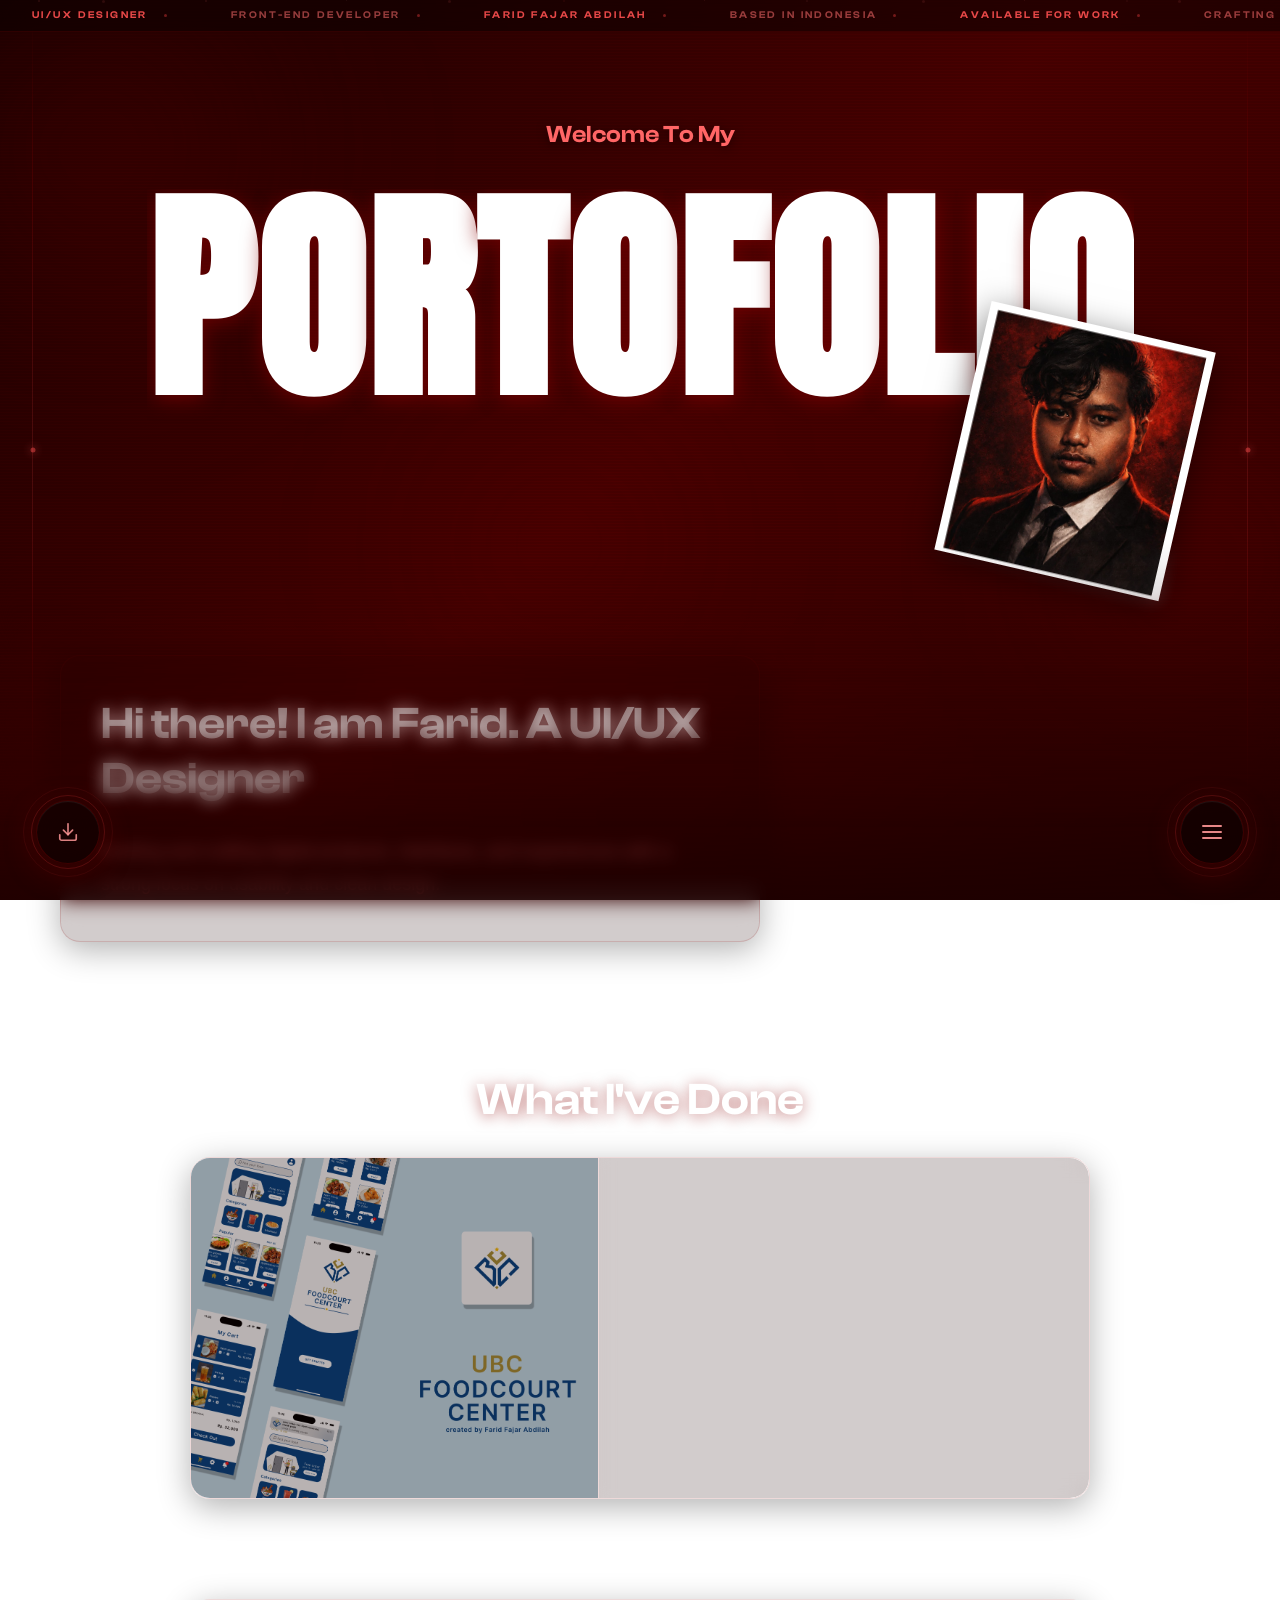
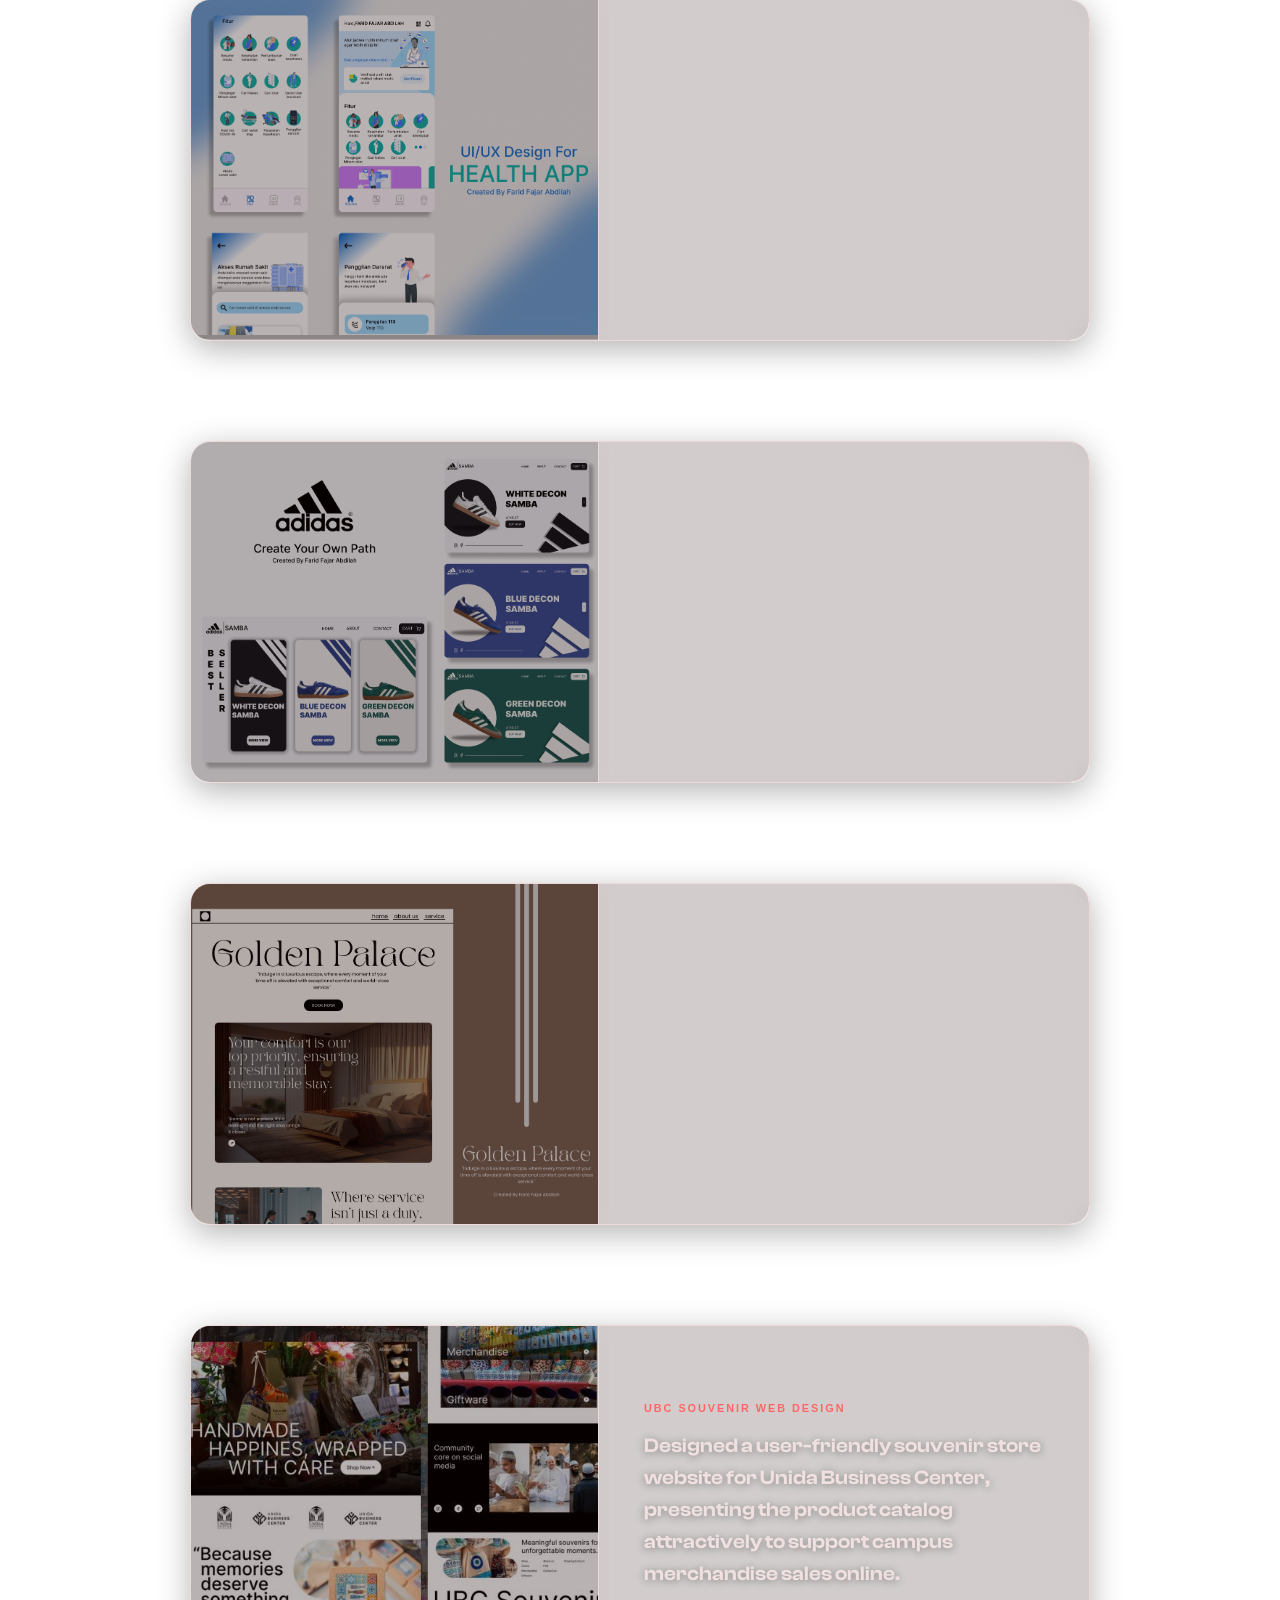
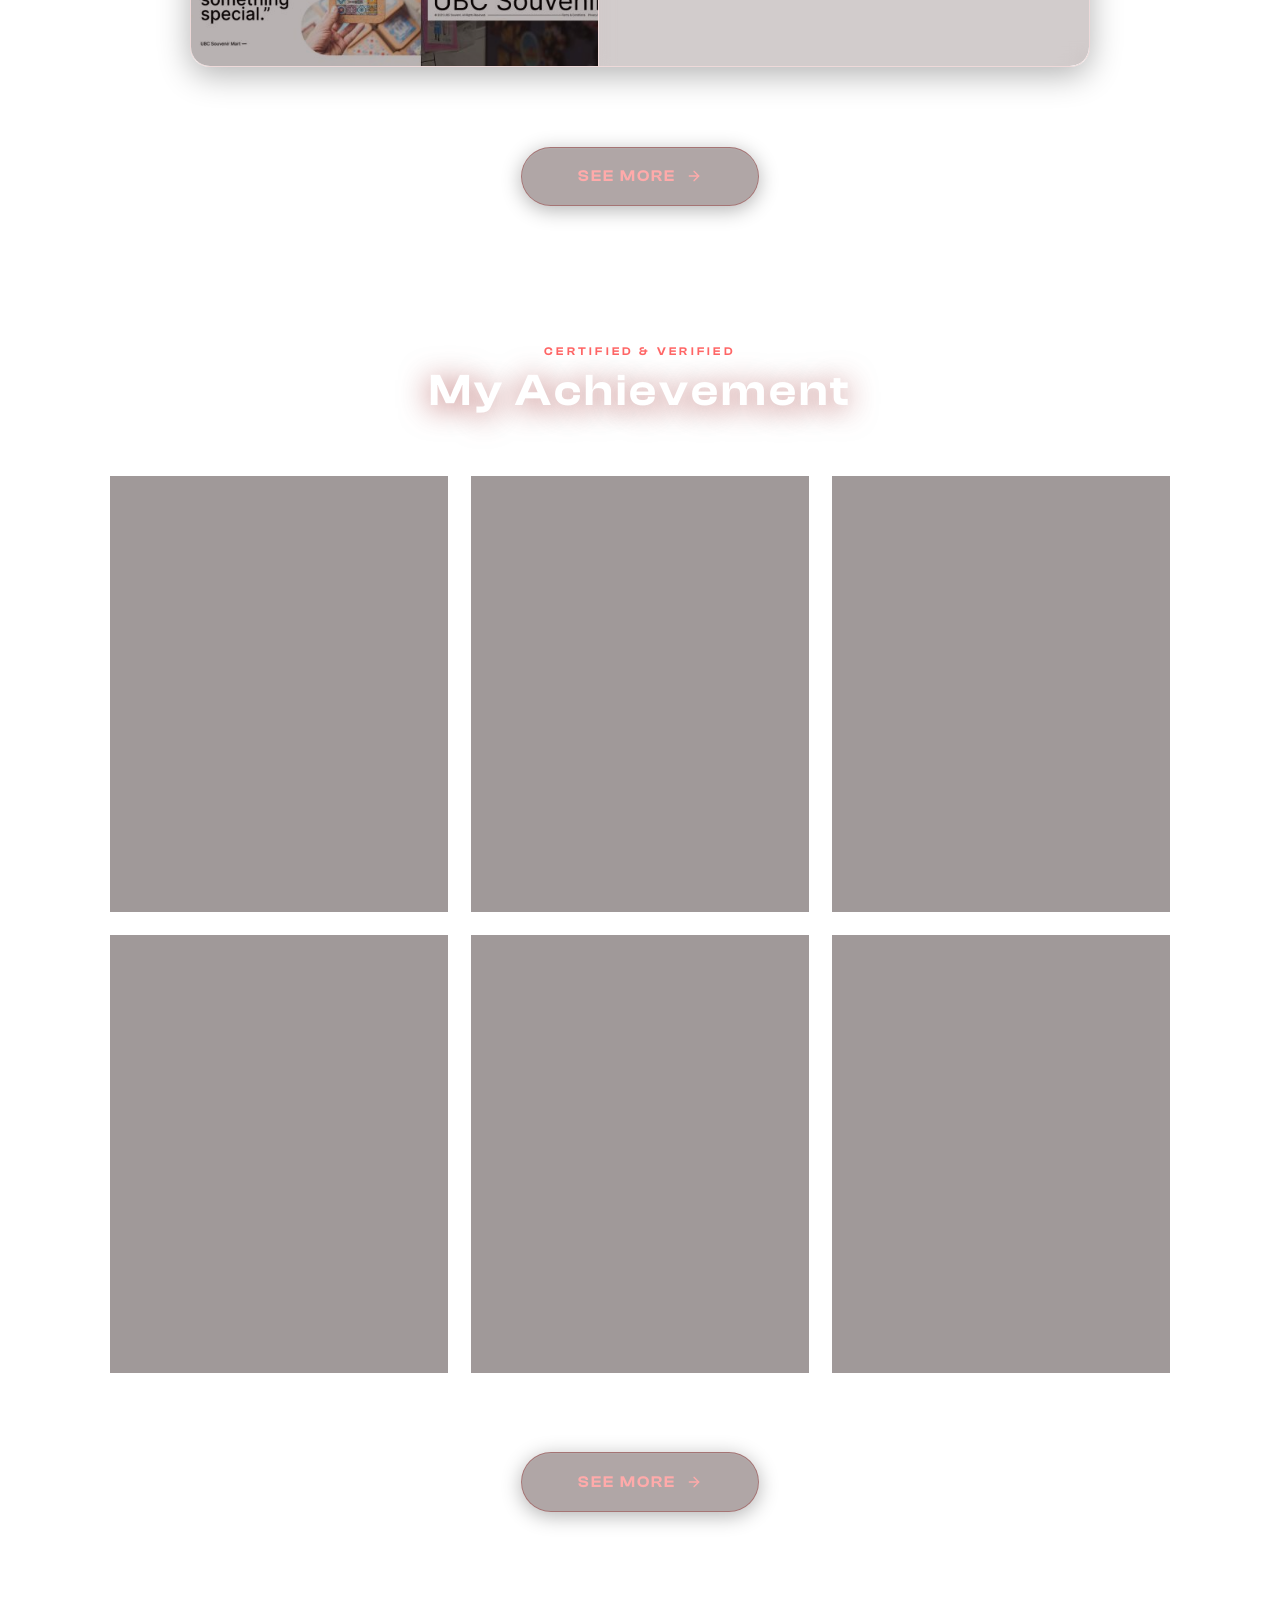
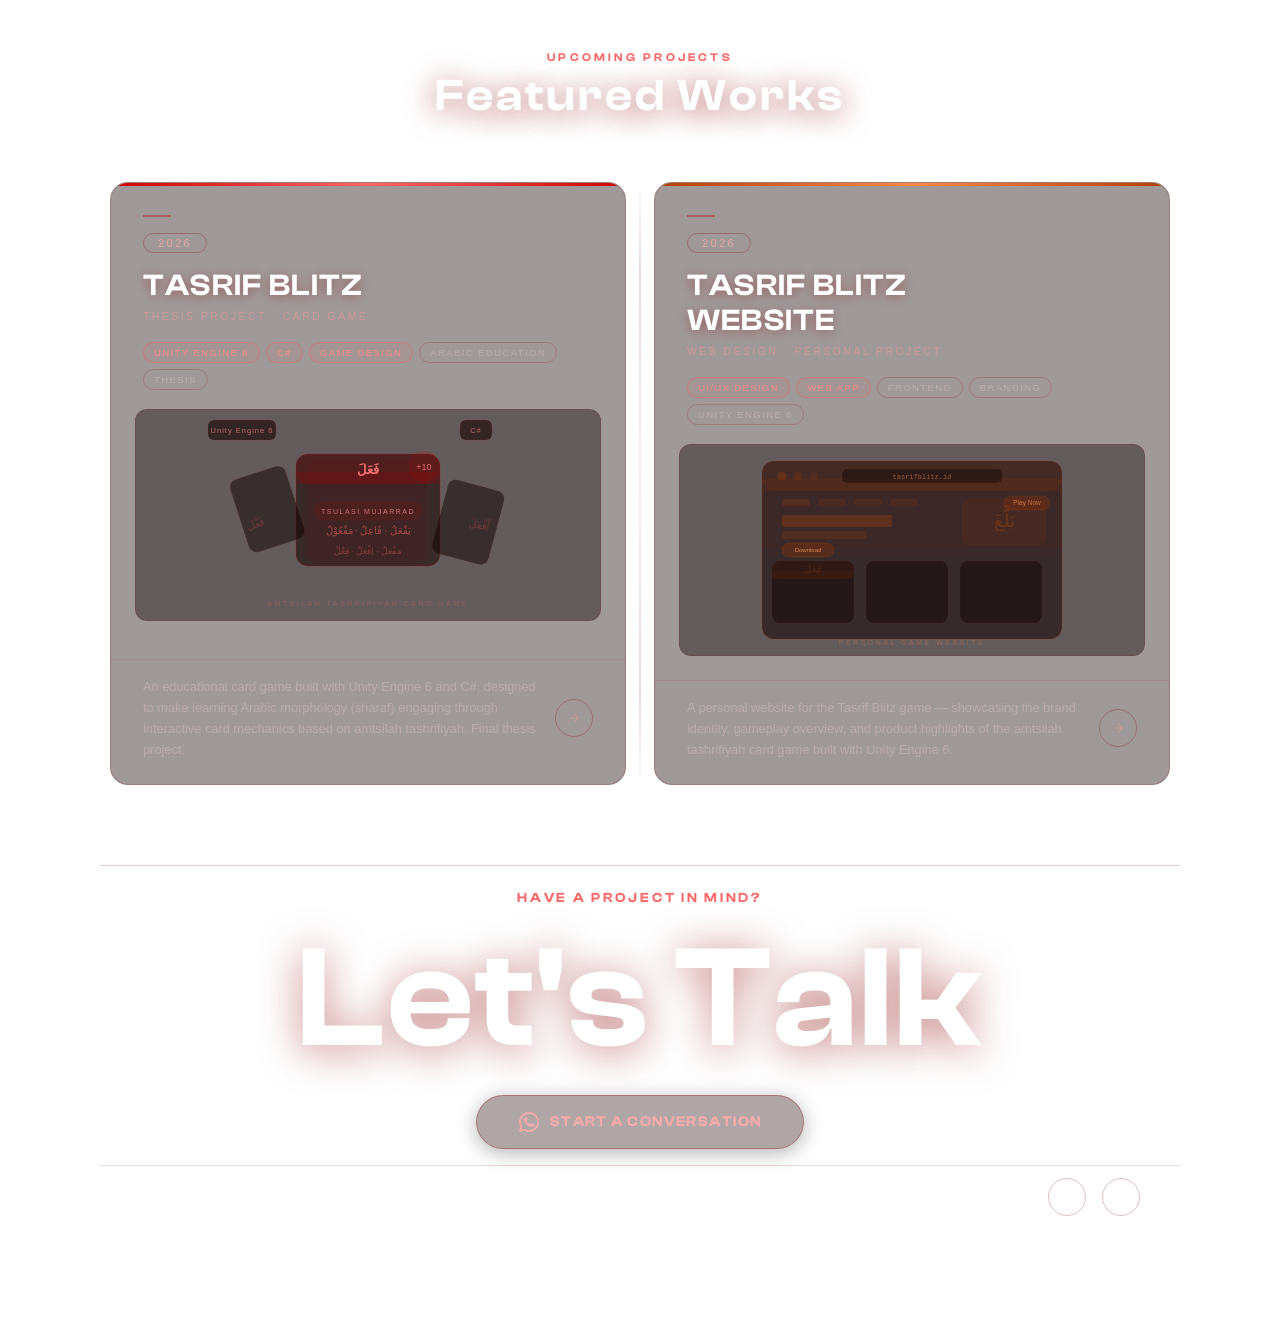
==== commit c00a85ab: "third commit" ====
--- a/index.html
+++ b/index.html
@@ -4,8 +4,9 @@
 <head>
     <meta charset="UTF-8">
     <meta name="viewport" content="width=device-width, initial-scale=1.0">
-    <title>Portfolio - Cinematic Noir</title>
+    <title>Portfolio - Farid Fajar</title>
     <link rel="stylesheet" href="./styles/style.css">
+    <link rel="shortcut icon" href="./public/assets/images/Group 29.png" type="image/x-icon">
     <link rel="stylesheet" href="https://unpkg.com/aos@next/dist/aos.css" />
 </head>
 
--- a/styles/style.css
+++ b/styles/style.css
@@ -435,8 +435,12 @@
     z-index: 2;
     max-width: 1200px;
     margin: 0 auto;
-    padding: 60px 40px 100px;
-}
+    padding: 60px 20px 100px;
+}
+
+/* ══════════════════════════════════════════════════════════
+   HERO
+══════════════════════════════════════════════════════════ */
 
 .hero {
     display: flex;
@@ -448,6 +452,7 @@
     position: relative;
 }
 
+/* Desktop: foto di kanan hero */
 .hero-image-container {
     position: absolute;
     right: -50px;
@@ -486,7 +491,7 @@
     overflow: hidden;
     margin-bottom: 20px;
     line-height: 1;
-    height: 250px;
+    height: clamp(55px, 20vw, 280px);
 }
 
 @keyframes ascend {
@@ -502,7 +507,7 @@
 }
 
 .hero h1 {
-    font-size: 250px;
+    font-size: clamp(48px, 17.5vw, 250px);
     font-weight: 800;
     font-family: anton;
     margin-top: 0;
@@ -634,25 +639,11 @@
     border-color: rgba(255, 102, 102, 0.4);
 }
 
-.portfolio-card:nth-child(1) {
-    z-index: 1;
-}
-
-.portfolio-card:nth-child(2) {
-    z-index: 2;
-}
-
-.portfolio-card:nth-child(3) {
-    z-index: 3;
-}
-
-.portfolio-card:nth-child(4) {
-    z-index: 4;
-}
-
-.portfolio-card:nth-child(5) {
-    z-index: 5;
-}
+.portfolio-card:nth-child(1) { z-index: 1; }
+.portfolio-card:nth-child(2) { z-index: 2; }
+.portfolio-card:nth-child(3) { z-index: 3; }
+.portfolio-card:nth-child(4) { z-index: 4; }
+.portfolio-card:nth-child(5) { z-index: 5; }
 
 .card-visual {
     position: relative;
@@ -991,7 +982,6 @@
     padding: 0 20px;
 }
 
-/* ── Header ─────────────────────────────────────────────── */
 .featured-header {
     text-align: center;
     margin-bottom: 64px;
@@ -1019,7 +1009,6 @@
     display: block;
 }
 
-/* ── Grid with center timeline line ─────────────────────── */
 .featured-grid {
     display: grid;
     grid-template-columns: 1fr 1fr;
@@ -1045,7 +1034,6 @@
     z-index: 0;
 }
 
-/* ── Card ───────────────────────────────────────────────── */
 .featured-card {
     background: rgba(18, 0, 0, 0.4);
     backdrop-filter: blur(14px);
@@ -1066,7 +1054,6 @@
     border-color: rgba(255, 102, 102, 0.38);
 }
 
-/* ── Top accent bar ─────────────────────────────────────── */
 .featured-card-accent {
     height: 3px;
     width: 100%;
@@ -1081,7 +1068,6 @@
     background: linear-gradient(90deg, #b34000, #ff8844, #b34000);
 }
 
-/* ── Card top content ───────────────────────────────────── */
 .featured-card-top {
     padding: 1.8rem 2rem 1.2rem;
 }
@@ -1126,7 +1112,6 @@
     line-height: 1 !important;
 }
 
-/* ── Tags ───────────────────────────────────────────────── */
 .featured-tags {
     display: flex;
     flex-wrap: wrap;
@@ -1153,7 +1138,6 @@
     background: rgba(255, 80, 80, 0.06);
 }
 
-/* ── Visual panel ───────────────────────────────────────── */
 .featured-visual {
     margin: 0 1.5rem 1.5rem;
     border-radius: 12px;
@@ -1177,7 +1161,6 @@
     height: 100%;
 }
 
-/* ── Footer ─────────────────────────────────────────────── */
 .featured-card-footer {
     padding: 1rem 2rem 1.5rem;
     border-top: 1px solid rgba(139, 0, 0, 0.1);
@@ -1330,7 +1313,7 @@
 }
 
 /* ══════════════════════════════════════════════════════════
-   CV FAB BUTTON - BOTTOM LEFT
+   CV FAB BUTTON
 ══════════════════════════════════════════════════════════ */
 .cv-fab-wrap {
     position: fixed;
@@ -1438,7 +1421,6 @@
     pointer-events: none;
 }
 
-/* ── Menu Items (hidden by default) ─────────────────────── */
 .fab-menu {
     display: flex;
     flex-direction: column;
@@ -1466,28 +1448,12 @@
         transform 0.35s cubic-bezier(0.34, 1.56, 0.64, 1);
 }
 
-/* Staggered delays for "blup" effect */
-.fab-menu-item:nth-child(1) {
-    transition-delay: 0.00s;
-}
-
-.fab-menu-item:nth-child(2) {
-    transition-delay: 0.06s;
-}
-
-.fab-menu-item:nth-child(3) {
-    transition-delay: 0.12s;
-}
-
-.fab-menu-item:nth-child(4) {
-    transition-delay: 0.18s;
-}
-
-.fab-menu-item:nth-child(5) {
-    transition-delay: 0.24s;
-}
-
-/* Label pill */
+.fab-menu-item:nth-child(1) { transition-delay: 0.00s; }
+.fab-menu-item:nth-child(2) { transition-delay: 0.06s; }
+.fab-menu-item:nth-child(3) { transition-delay: 0.12s; }
+.fab-menu-item:nth-child(4) { transition-delay: 0.18s; }
+.fab-menu-item:nth-child(5) { transition-delay: 0.24s; }
+
 .fab-label {
     font-family: display, 'Segoe UI', sans-serif;
     font-size: 0.8rem;
@@ -1517,7 +1483,6 @@
     color: #ff8888;
 }
 
-/* Circle icon button */
 .fab-icon-btn {
     width: 54px;
     height: 54px;
@@ -1547,7 +1512,6 @@
     transform: scale(1.08);
 }
 
-/* ── Main Toggle Button ─────────────────────────────────── */
 .fab-toggle {
     width: 64px;
     height: 64px;
@@ -1591,7 +1555,6 @@
     transform: none !important;
 }
 
-/* ── Menu label on toggle button ───────────────────────── */
 .fab-nav-label {
     position: absolute;
     top: 50%;
@@ -1630,7 +1593,6 @@
     pointer-events: none;
 }
 
-/* Toggle icon (hamburger / X) */
 .fab-toggle-icon {
     position: relative;
     width: 20px;
@@ -1650,39 +1612,14 @@
         opacity 0.22s ease;
 }
 
-/* Hamburger positions */
-.fab-toggle-icon span:nth-child(1) {
-    top: 3px;
-    transform: none;
-}
-
-.fab-toggle-icon span:nth-child(2) {
-    top: 9px;
-    transform: none;
-}
-
-.fab-toggle-icon span:nth-child(3) {
-    top: 15px;
-    transform: none;
-}
-
-/* X positions */
-.fab-toggle.open .fab-toggle-icon span:nth-child(1) {
-    top: 9px;
-    transform: rotate(45deg);
-}
-
-.fab-toggle.open .fab-toggle-icon span:nth-child(2) {
-    opacity: 0;
-    transform: scaleX(0);
-}
-
-.fab-toggle.open .fab-toggle-icon span:nth-child(3) {
-    top: 9px;
-    transform: rotate(-45deg);
-}
-
-/* ── Backdrop blur overlay when open ───────────────────── */
+.fab-toggle-icon span:nth-child(1) { top: 3px; transform: none; }
+.fab-toggle-icon span:nth-child(2) { top: 9px; transform: none; }
+.fab-toggle-icon span:nth-child(3) { top: 15px; transform: none; }
+
+.fab-toggle.open .fab-toggle-icon span:nth-child(1) { top: 9px; transform: rotate(45deg); }
+.fab-toggle.open .fab-toggle-icon span:nth-child(2) { opacity: 0; transform: scaleX(0); }
+.fab-toggle.open .fab-toggle-icon span:nth-child(3) { top: 9px; transform: rotate(-45deg); }
+
 .fab-backdrop {
     position: fixed;
     inset: 0;
@@ -1699,7 +1636,6 @@
     pointer-events: auto;
 }
 
-/* ── Pulse ring on toggle ───────────────────────────────── */
 .fab-toggle::before {
     content: '';
     position: absolute;
@@ -1721,17 +1657,8 @@
 }
 
 @keyframes fabPulse {
-
-    0%,
-    100% {
-        opacity: 0.5;
-        transform: scale(1);
-    }
-
-    50% {
-        opacity: 1;
-        transform: scale(1.08);
-    }
+    0%, 100% { opacity: 0.5; transform: scale(1); }
+    50% { opacity: 1; transform: scale(1.08); }
 }
 
 /* ══════════════════════════════════════════════════════════
@@ -1794,16 +1721,10 @@
 }
 
 @keyframes marqueeScroll {
-    0% {
-        transform: translateX(0);
-    }
-
-    100% {
-        transform: translateX(-50%);
-    }
-}
-
-/* Push hero down so it doesn't hide behind ticker */
+    0% { transform: translateX(0); }
+    100% { transform: translateX(-50%); }
+}
+
 .container {
     padding-top: 100px !important;
 }
@@ -1820,31 +1741,110 @@
     pointer-events: none !important;
 }
 
-/* Reverse stagger on close (top item fades first) */
-.fab-menu-item.closing:nth-child(1) {
-    transition-delay: 0.10s !important;
-}
-
-.fab-menu-item.closing:nth-child(2) {
-    transition-delay: 0.07s !important;
-}
-
-.fab-menu-item.closing:nth-child(3) {
-    transition-delay: 0.04s !important;
-}
-
-.fab-menu-item.closing:nth-child(4) {
-    transition-delay: 0.02s !important;
-}
-
-.fab-menu-item.closing:nth-child(5) {
-    transition-delay: 0.00s !important;
-}
+.fab-menu-item.closing:nth-child(1) { transition-delay: 0.10s !important; }
+.fab-menu-item.closing:nth-child(2) { transition-delay: 0.07s !important; }
+.fab-menu-item.closing:nth-child(3) { transition-delay: 0.04s !important; }
+.fab-menu-item.closing:nth-child(4) { transition-delay: 0.02s !important; }
+.fab-menu-item.closing:nth-child(5) { transition-delay: 0.00s !important; }
 
 /* ══════════════════════════════════════════════════════════
-   RESPONSIVE
+   RESPONSIVE — TABLET (max 1024px)
+══════════════════════════════════════════════════════════ */
+@media (max-width: 1024px) {
+
+    /* Sembunyikan foto hero di tablet — animasi scroll tidak relevan */
+    .hero-image-container {
+        display: none;
+    }
+
+    /* Hero title lebih kecil, wrapper menyesuaikan font */
+    .hero h1 {
+        font-size: clamp(60px, 12vw, 160px);
+    }
+
+    .hero-title-wrapper {
+        height: clamp(80px, 15vw, 200px);
+        overflow: hidden;
+        margin-bottom: 16px;
+    }
+
+    .hero p {
+        font-size: 18px;
+    }
+
+    .hero {
+        padding-bottom: 40px;
+    }
+
+    /* About full-width */
+    #about {
+        width: 100%;
+        top: 0;
+        margin: 20px 0;
+    }
+
+    #about h1 {
+        font-size: clamp(1.8rem, 4vw, 2.8rem);
+    }
+
+    /* Container */
+    .container {
+        padding-left: 56px !important;
+        padding-right: 56px !important;
+    }
+
+    /* Cert grid — 2 kolom di tablet */
+    .cert-card {
+        width: calc((100% - 24px) / 2);
+    }
+
+    .achievement-title {
+        font-size: 3rem;
+    }
+
+    /* Featured — 1 kolom */
+    .featured-grid {
+        grid-template-columns: 1fr;
+        gap: 24px;
+    }
+
+    .featured-grid::before {
+        display: none;
+    }
+
+    .featured-title {
+        font-size: 3rem;
+    }
+
+    .featured-card-title {
+        font-size: 1.6rem;
+    }
+
+    /* FAB */
+    .fab-nav {
+        bottom: 24px;
+        right: 20px;
+    }
+
+    .cv-fab-wrap {
+        bottom: 24px;
+        left: 20px;
+    }
+
+    .cv-fab-label {
+        display: none;
+    }
+
+    .fab-nav-label {
+        display: none;
+    }
+}
+
+/* ══════════════════════════════════════════════════════════
+   RESPONSIVE — MOBILE (max 768px)
 ══════════════════════════════════════════════════════════ */
 @media (max-width: 768px) {
+
     nav {
         top: 10px;
         padding: 12px 20px;
@@ -1859,32 +1859,84 @@
         padding: 6px 10px;
     }
 
+    /* Hero */
     .hero h1 {
-        font-size: 42px;
+        font-size: clamp(42px, 16vw, 90px);
+    }
+
+    .hero-title-wrapper {
+        height: clamp(55px, 18vw, 110px);
+        overflow: hidden;
+        margin-bottom: 10px;
     }
 
     .hero p {
-        font-size: 18px;
-    }
-
-    section h2 {
-        font-size: 32px;
-    }
-
-    .portfolio-card {
-        grid-template-columns: 1fr;
-    }
-
-    .card-visual {
-        min-height: 220px;
-    }
-
+        font-size: 16px;
+        padding: 0 10px;
+    }
+
+    .hero {
+        padding-top: 10px;
+        padding-bottom: 30px;
+    }
+
+    /* About */
     #about {
         width: 100%;
+        padding: 24px 20px;
+        top: 0;
+        margin: 16px 0;
+    }
+
+    #about h1 {
+        font-size: clamp(1.5rem, 6vw, 2.2rem);
+        margin-bottom: 16px;
+    }
+
+    /* Container */
+    .container {
+        padding-left: 48px !important;
+        padding-right: 48px !important;
+        padding-bottom: 80px !important;
+    }
+
+    section {
+        padding: 16px 0;
+        margin: 16px 0;
+    }
+
+    #contact {
+        padding: 16px 0 0;
+    }
+
+    .contact-wrapper {
+        padding: 16px 0 16px;
+    }
+
+    #project {
+        padding: 40px 0;
+    }
+
+    #project h1 {
+        font-size: 2rem;
+    }
+
+    .see-more-wrapper {
+        margin-top: 40px;
+    }
+
+    .btn-see-more {
+        padding: 1rem 2rem;
+        font-size: 0.85rem;
+    }
+
+    /* Achievement */
+    #achievement {
+        padding: 50px 0 40px;
     }
 
     .cert-grid {
-        gap: 18px;
+        gap: 16px;
     }
 
     .cert-card {
@@ -1892,17 +1944,22 @@
     }
 
     .achievement-title {
-        font-size: 3rem;
-    }
-
-    .achievement-desc {
-        font-size: 0.88rem !important;
-    }
-
-    /* Featured responsive */
+        font-size: 2.4rem;
+        letter-spacing: 1px;
+    }
+
+    .achievement-header {
+        margin-bottom: 40px;
+    }
+
+    /* Featured */
+    #featured {
+        padding: 50px 0 40px;
+    }
+
     .featured-grid {
         grid-template-columns: 1fr;
-        gap: 24px;
+        gap: 20px;
     }
 
     .featured-grid::before {
@@ -1910,41 +1967,53 @@
     }
 
     .featured-title {
-        font-size: 3rem;
+        font-size: 2.4rem;
+        letter-spacing: 1px;
     }
 
     .featured-card-title {
-        font-size: 1.5rem;
+        font-size: 1.4rem;
     }
 
     .featured-card-top {
-        padding: 1.4rem 1.5rem 1rem;
+        padding: 1.2rem 1.2rem 0.8rem;
     }
 
     .featured-tags {
-        padding: 0 1.5rem 1rem;
+        padding: 0 1.2rem 0.8rem;
     }
 
     .featured-card-footer {
-        padding: 1rem 1.5rem 1.2rem;
+        padding: 0.8rem 1.2rem 1.2rem;
     }
 
     .featured-visual {
-        margin: 0 1rem 1.2rem;
-    }
-
-    /* FAB responsive */
+        margin: 0 0.8rem 1rem;
+    }
+
+    .featured-visual-inner {
+        height: 170px;
+    }
+
+    /* Footer */
+    .site-footer {
+        flex-direction: column;
+        gap: 12px;
+        text-align: center;
+        padding: 1rem 16px;
+    }
+
+    /* FAB */
     .fab-nav {
-        bottom: 24px;
-        right: 20px;
+        bottom: 20px;
+        right: 16px;
     }
 
     .cv-fab-wrap {
-        bottom: 24px;
-        left: 20px;
-    }
-
-    /* Hide text label on mobile, show only on hover/tap */
+        bottom: 20px;
+        left: 16px;
+    }
+
     .cv-fab-label {
         display: none;
     }
@@ -1952,4 +2021,39 @@
     .fab-nav-label {
         display: none;
     }
+
+    .fab-toggle,
+    .cv-fab-btn {
+        width: 54px;
+        height: 54px;
+    }
+
+    .fab-icon-btn {
+        width: 46px;
+        height: 46px;
+    }
+}
+
+/* ══════════════════════════════════════════════════════════
+   RESPONSIVE — SMALL MOBILE (max 480px)
+══════════════════════════════════════════════════════════ */
+@media (max-width: 480px) {
+
+    .hero h1 {
+        font-size: clamp(36px, 18vw, 72px);
+    }
+
+    .hero-title-wrapper {
+        height: clamp(46px, 20vw, 90px);
+        overflow: hidden;
+    }
+
+    .contact-title {
+        font-size: clamp(3rem, 16vw, 6rem);
+    }
+
+    .achievement-title,
+    .featured-title {
+        font-size: 2rem;
+    }
 }
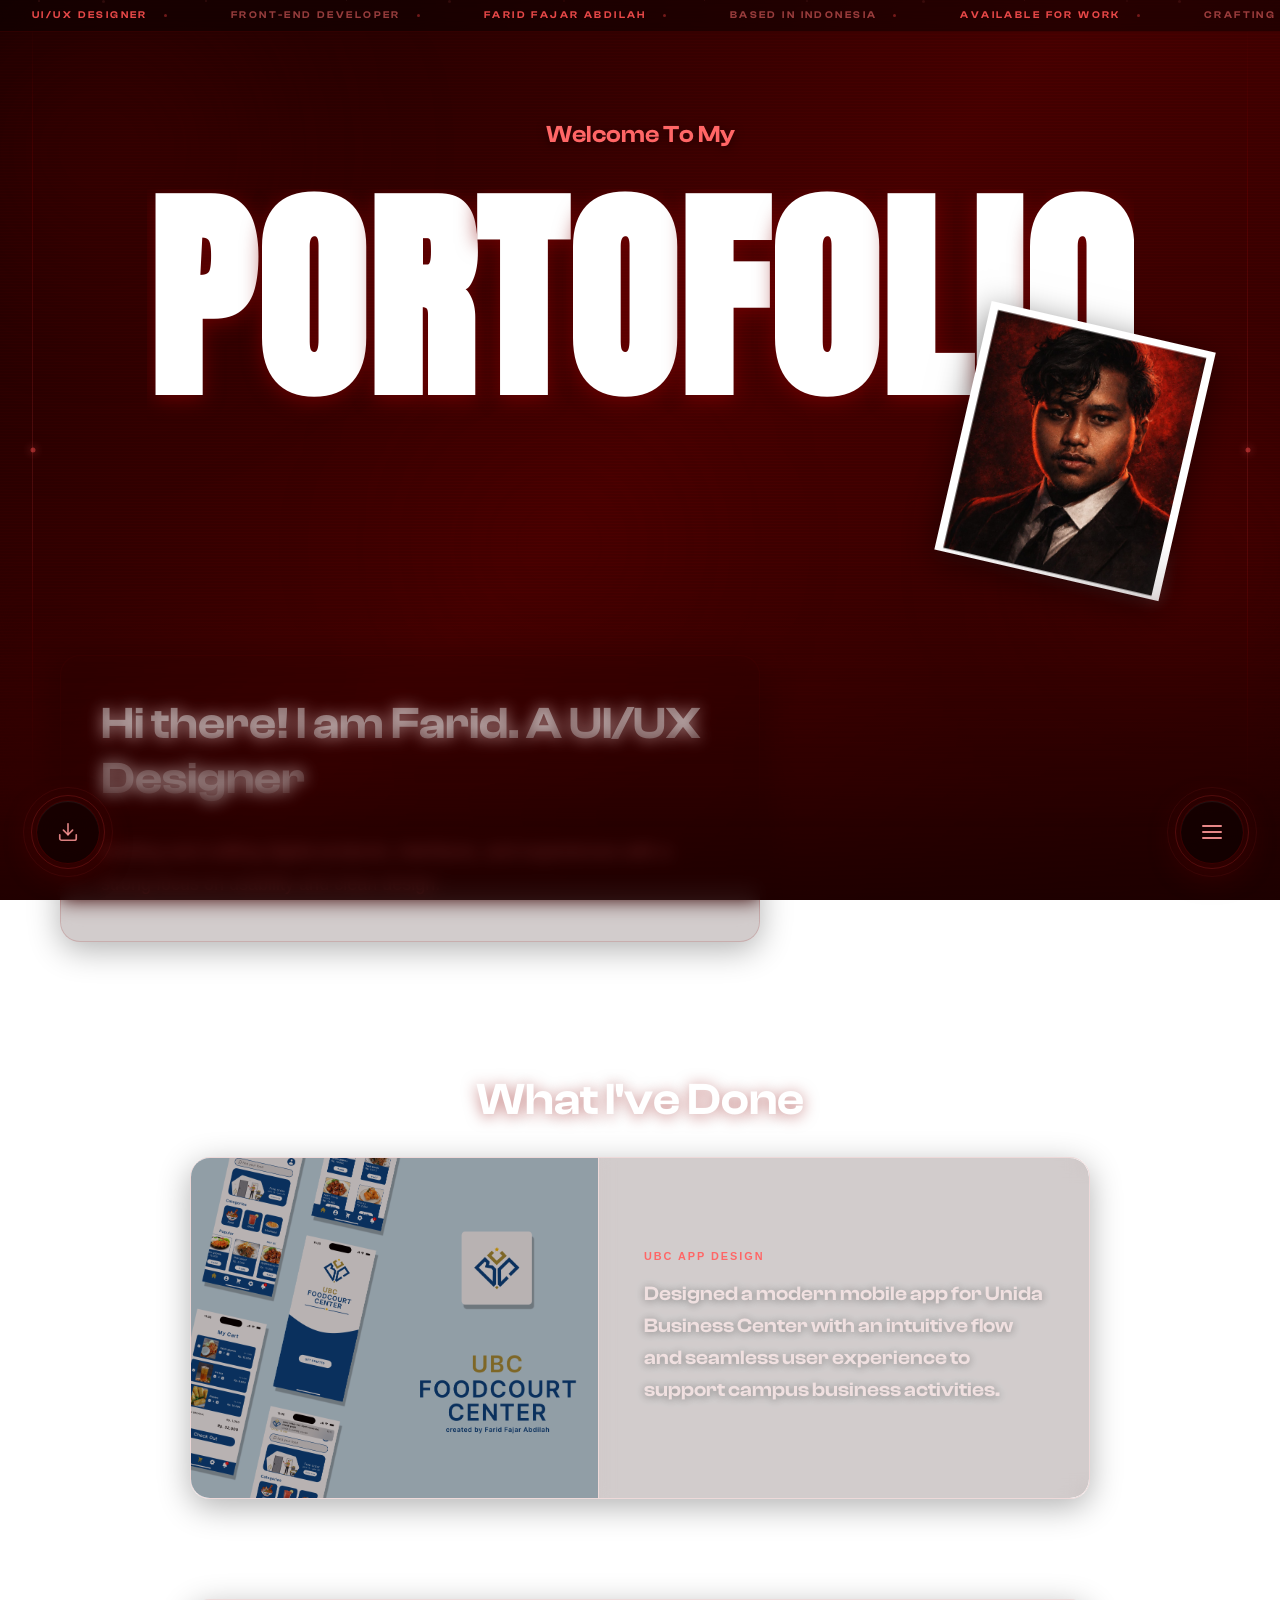
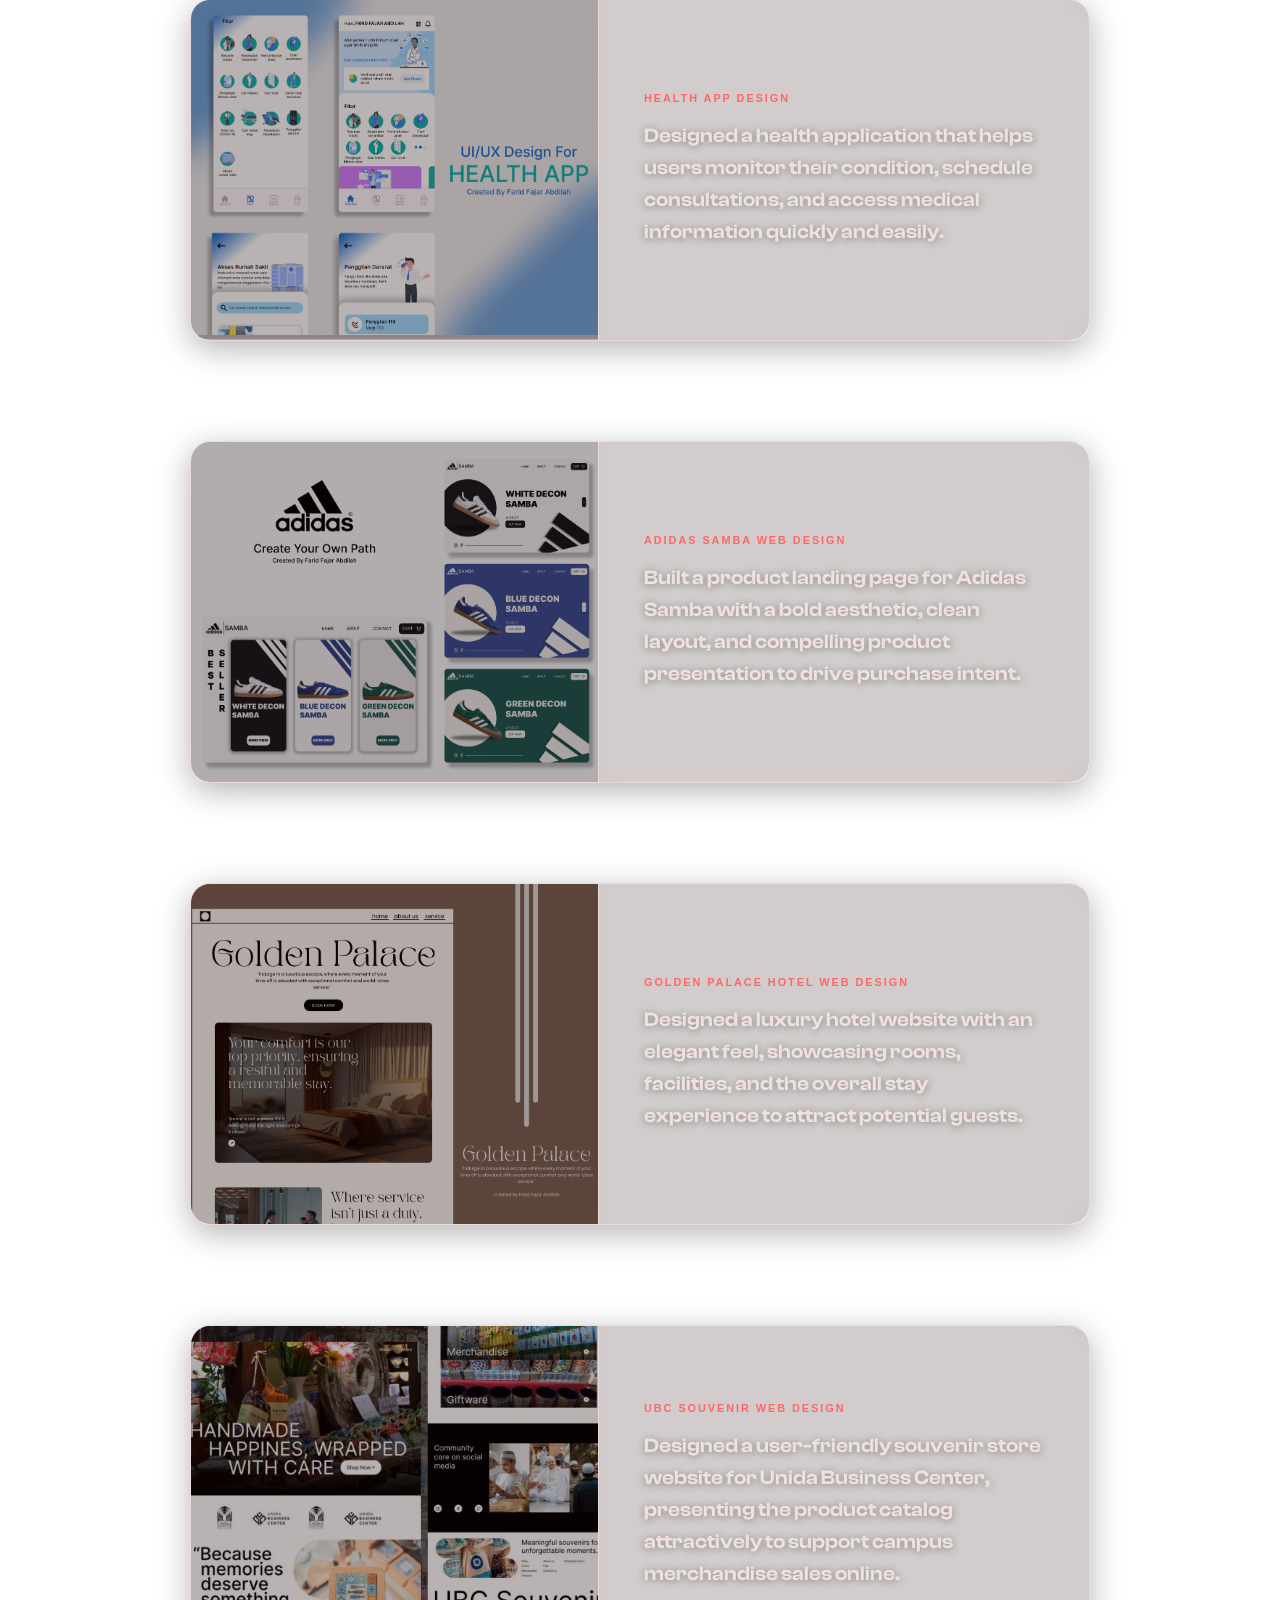
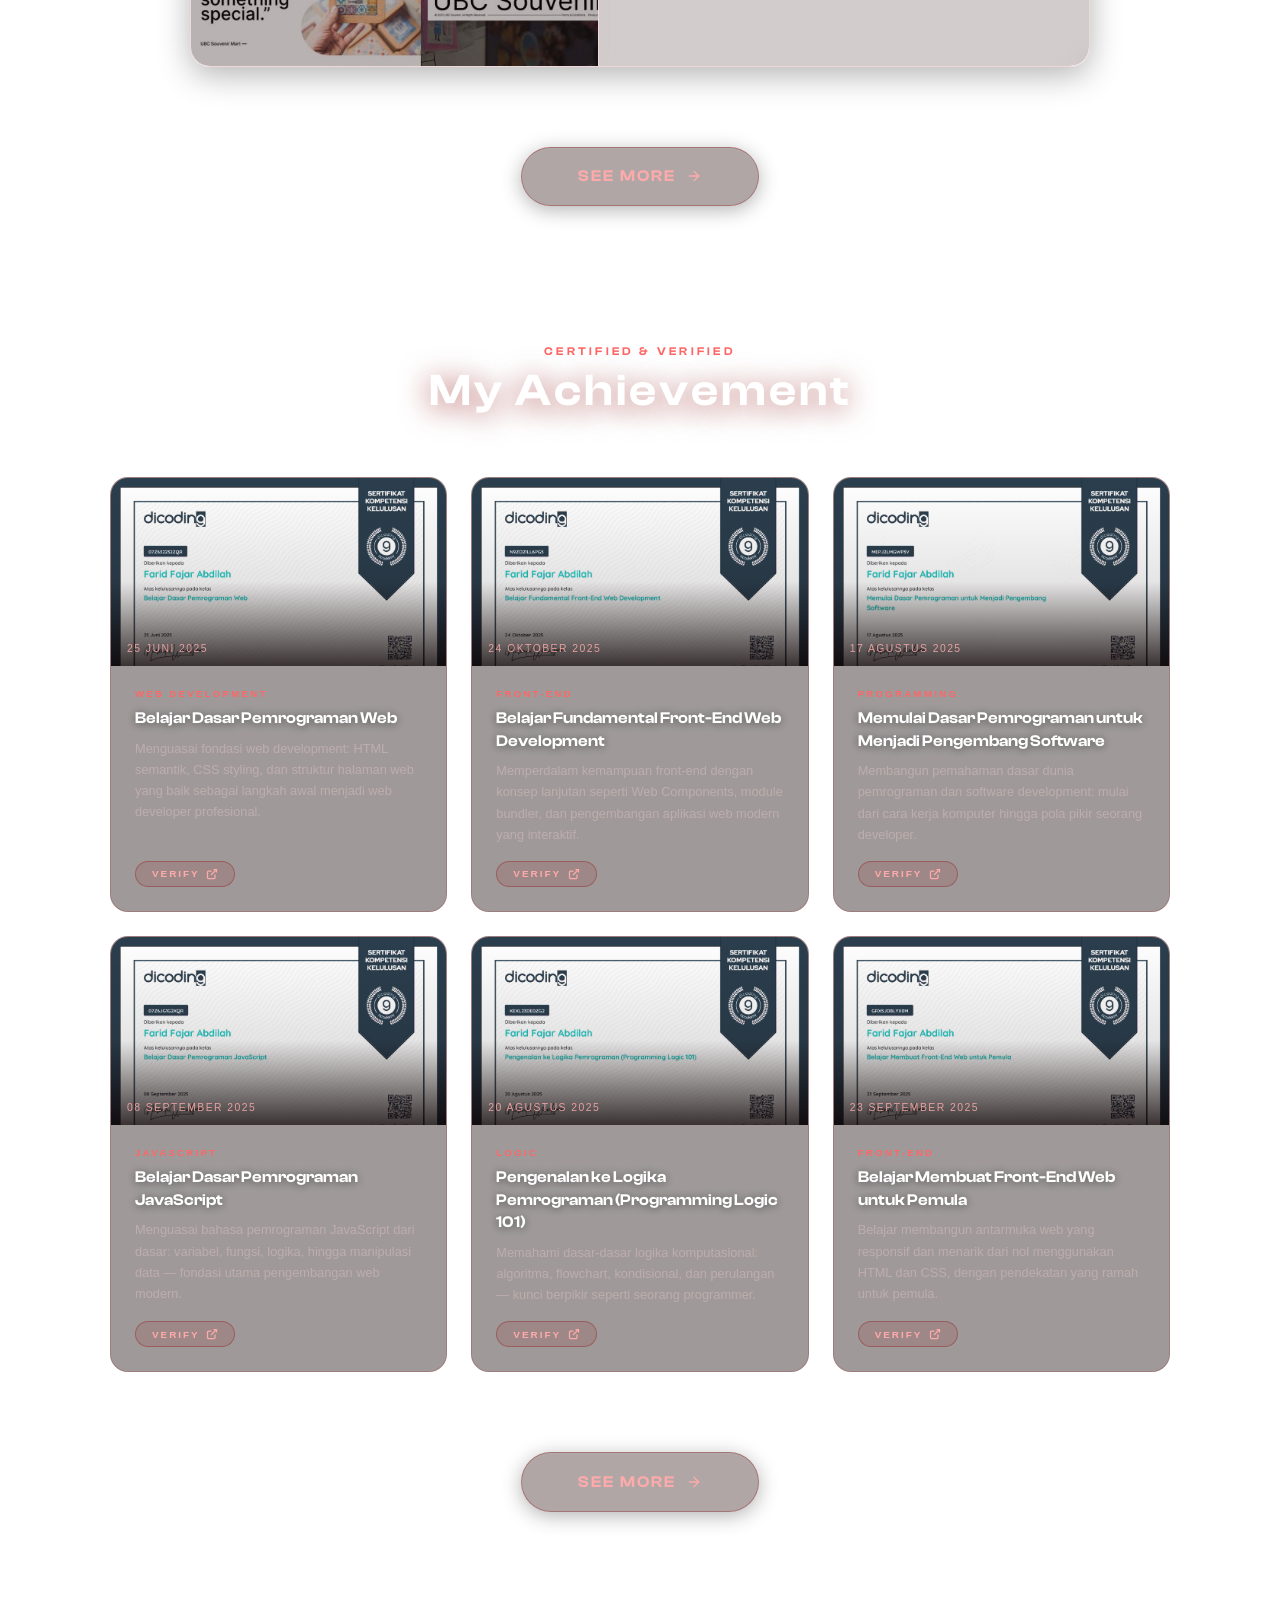
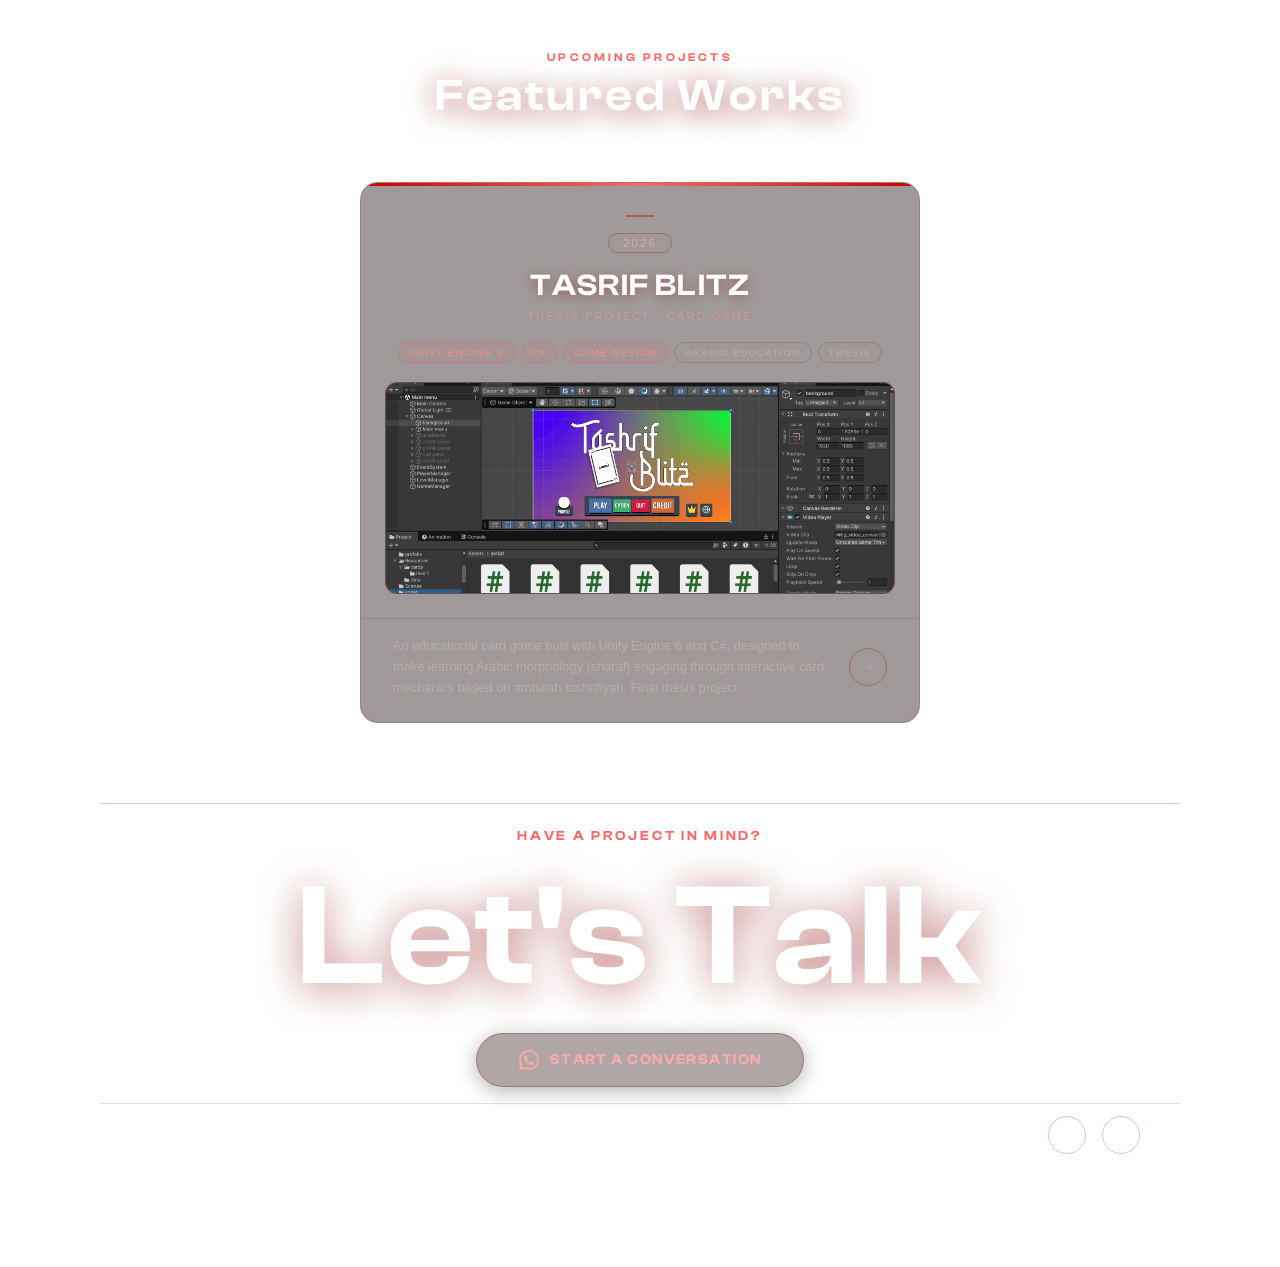
==== commit e06d8772: "new update1" ====
--- a/index.html
+++ b/index.html
@@ -443,100 +443,13 @@
 
                         <div class="featured-visual">
                             <div class="featured-visual-inner">
-                                <svg viewBox="0 0 340 210" xmlns="http://www.w3.org/2000/svg" width="100%" height="100%">
-                                    <rect x="108" y="55" width="124" height="100" rx="12" fill="rgba(180,0,0,0.06)"/>
-                                    <rect x="104" y="51" width="124" height="100" rx="12" fill="rgba(180,0,0,0.09)"/>
-                                    <rect x="98" y="44" width="144" height="112" rx="12" fill="rgba(20,0,0,0.55)" stroke="rgba(200,0,0,0.25)" stroke-width="1"/>
-                                    <rect x="98" y="44" width="144" height="30" rx="12" fill="rgba(160,0,0,0.2)"/>
-                                    <rect x="98" y="62" width="144" height="12" fill="rgba(160,0,0,0.2)"/>
-                                    <text x="170" y="64" font-size="13" fill="rgba(255,120,120,0.9)" text-anchor="middle" font-family="serif" font-weight="bold">فَعَلَ</text>
-                                    <line x1="114" y1="86" x2="226" y2="86" stroke="rgba(200,0,0,0.15)" stroke-width="0.5"/>
-                                    <rect x="116" y="92" width="108" height="18" rx="9" fill="rgba(180,0,0,0.12)" stroke="rgba(200,0,0,0.18)" stroke-width="0.5"/>
-                                    <text x="170" y="104" font-size="7" fill="rgba(255,150,150,0.7)" text-anchor="middle" font-family="sans-serif" letter-spacing="1.5">TSULASI MUJARRAD</text>
-                                    <text x="170" y="124" font-size="10" fill="rgba(255,100,100,0.55)" text-anchor="middle" font-family="serif">يَفْعَلُ · فَاعِلٌ · مَفْعُوْلٌ</text>
-                                    <line x1="114" y1="131" x2="226" y2="131" stroke="rgba(200,0,0,0.1)" stroke-width="0.5"/>
-                                    <text x="170" y="144" font-size="9" fill="rgba(255,100,100,0.35)" text-anchor="middle" font-family="serif">مَفْعَلٌ · اِفْعَلْ · فِعْلٌ</text>
-                                    <circle cx="226" cy="56" r="15" fill="rgba(180,0,0,0.15)" stroke="rgba(220,0,0,0.25)" stroke-width="0.5"/>
-                                    <text x="226" y="60" font-size="9" fill="rgba(255,130,130,0.8)" text-anchor="middle" font-family="sans-serif" font-weight="500">+10</text>
-                                    <rect x="30" y="72" width="58" height="76" rx="8" fill="rgba(15,0,0,0.5)" stroke="rgba(180,0,0,0.12)" stroke-width="0.5" transform="rotate(-18 30 72)"/>
-                                    <text x="50" y="120" font-size="11" fill="rgba(255,80,80,0.25)" font-family="serif" transform="rotate(-18 50 120)">فَعَّلَ</text>
-                                    <rect x="252" y="68" width="58" height="76" rx="8" fill="rgba(15,0,0,0.5)" stroke="rgba(180,0,0,0.12)" stroke-width="0.5" transform="rotate(15 252 68)"/>
-                                    <text x="270" y="116" font-size="11" fill="rgba(255,80,80,0.25)" font-family="serif" transform="rotate(15 270 116)">أَفْعَلَ</text>
-                                    <text x="170" y="196" font-size="7" fill="rgba(255,100,100,0.3)" text-anchor="middle" font-family="sans-serif" letter-spacing="2.5">AMTSILAH TASHRIFIYAH CARD GAME</text>
-                                    <rect x="10" y="10" width="68" height="20" rx="6" fill="rgba(20,0,0,0.6)" stroke="rgba(200,0,0,0.2)" stroke-width="0.5"/>
-                                    <text x="44" y="23" font-size="7.5" fill="rgba(255,130,130,0.7)" text-anchor="middle" font-family="sans-serif" letter-spacing="1">Unity Engine 6</text>
-                                    <rect x="262" y="10" width="32" height="20" rx="6" fill="rgba(20,0,0,0.6)" stroke="rgba(200,0,0,0.2)" stroke-width="0.5"/>
-                                    <text x="278" y="23" font-size="7.5" fill="rgba(255,130,130,0.7)" text-anchor="middle" font-family="sans-serif" letter-spacing="1">C#</text>
-                                </svg>
+                                <img src="./public/assets/images/game.png" alt="Tashrif Blitz Gameplay" class="featured-visual-img">
                             </div>
                         </div>
 
                         <div class="featured-card-footer">
                             <p class="featured-desc">
                                 An educational card game built with Unity Engine 6 and C#, designed to make learning Arabic morphology (sharaf) engaging through interactive card mechanics based on amtsilah tashrifiyah. Final thesis project.
-                            </p>
-                            <div class="featured-arrow">
-                                <svg width="14" height="14" viewBox="0 0 24 24" fill="none" stroke="currentColor" stroke-width="2"><path d="M5 12h14M12 5l7 7-7 7"/></svg>
-                            </div>
-                        </div>
-                    </div>
-
-                    <div class="featured-card">
-                        <div class="featured-card-accent accent-orange"></div>
-                        <div class="featured-card-top">
-                            <div class="featured-dash"></div>
-                            <span class="featured-year">2026</span>
-                            <h3 class="featured-card-title">TASRIF BLITZ<br>WEBSITE</h3>
-                            <p class="featured-card-type">Web Design · Personal Project</p>
-                        </div>
-
-                        <div class="featured-tags">
-                            <span class="ftag highlight">UI/UX Design</span>
-                            <span class="ftag highlight">Web App</span>
-                            <span class="ftag">Frontend</span>
-                            <span class="ftag">Branding</span>
-                            <span class="ftag">Unity Engine 6</span>
-                        </div>
-
-                        <div class="featured-visual">
-                            <div class="featured-visual-inner">
-                                <svg viewBox="0 0 340 210" xmlns="http://www.w3.org/2000/svg" width="100%" height="100%">
-                                    <rect x="20" y="16" width="300" height="178" rx="12" fill="rgba(15,0,0,0.55)" stroke="rgba(180,60,0,0.2)" stroke-width="1"/>
-                                    <rect x="20" y="16" width="300" height="30" rx="12" fill="rgba(140,40,0,0.15)"/>
-                                    <rect x="20" y="34" width="300" height="12" fill="rgba(140,40,0,0.15)"/>
-                                    <circle cx="40" cy="31" r="4.5" fill="rgba(180,60,0,0.3)"/>
-                                    <circle cx="56" cy="31" r="4.5" fill="rgba(180,60,0,0.2)"/>
-                                    <circle cx="72" cy="31" r="4.5" fill="rgba(180,60,0,0.12)"/>
-                                    <rect x="100" y="24" width="160" height="14" rx="5" fill="rgba(10,0,0,0.4)" stroke="rgba(180,60,0,0.15)" stroke-width="0.5"/>
-                                    <text x="180" y="33.5" font-size="7" fill="rgba(255,160,100,0.5)" text-anchor="middle" font-family="monospace">tasrifblitz.id</text>
-                                    <rect x="20" y="46" width="300" height="58" fill="rgba(130,35,0,0.08)"/>
-                                    <rect x="40" y="54" width="28" height="7" rx="2" fill="rgba(180,60,0,0.18)"/>
-                                    <rect x="76" y="54" width="28" height="7" rx="2" fill="rgba(180,60,0,0.12)"/>
-                                    <rect x="112" y="54" width="28" height="7" rx="2" fill="rgba(180,60,0,0.12)"/>
-                                    <rect x="148" y="54" width="28" height="7" rx="2" fill="rgba(180,60,0,0.12)"/>
-                                    <rect x="262" y="51" width="46" height="14" rx="7" fill="rgba(160,50,0,0.25)" stroke="rgba(200,80,0,0.3)" stroke-width="0.5"/>
-                                    <text x="285" y="60" font-size="6.5" fill="rgba(255,160,100,0.7)" text-anchor="middle" font-family="sans-serif">Play Now</text>
-                                    <rect x="40" y="70" width="110" height="12" rx="2" fill="rgba(200,70,0,0.25)"/>
-                                    <rect x="40" y="86" width="85" height="8" rx="2" fill="rgba(200,70,0,0.14)"/>
-                                    <rect x="40" y="98" width="52" height="14" rx="7" fill="rgba(160,50,0,0.3)" stroke="rgba(200,80,0,0.35)" stroke-width="0.5"/>
-                                    <text x="66" y="107" font-size="6" fill="rgba(255,160,100,0.8)" text-anchor="middle" font-family="sans-serif">Download</text>
-                                    <rect x="220" y="54" width="84" height="46" rx="8" fill="rgba(140,40,0,0.12)" stroke="rgba(180,60,0,0.18)" stroke-width="0.5"/>
-                                    <text x="262" y="82" font-size="18" fill="rgba(200,80,0,0.3)" text-anchor="middle" font-family="serif">بَلَّغَ</text>
-                                    <line x1="20" y1="108" x2="320" y2="108" stroke="rgba(180,60,0,0.1)" stroke-width="0.5"/>
-                                    <rect x="30" y="116" width="82" height="62" rx="8" fill="rgba(15,0,0,0.45)" stroke="rgba(180,60,0,0.12)" stroke-width="0.5"/>
-                                    <rect x="30" y="116" width="82" height="18" rx="8" fill="rgba(140,40,0,0.1)"/>
-                                    <rect x="30" y="126" width="82" height="8" fill="rgba(140,40,0,0.1)"/>
-                                    <text x="71" y="127" font-size="10" fill="rgba(200,80,0,0.2)" text-anchor="middle" font-family="serif">فَعَلَ</text>
-                                    <rect x="124" y="116" width="82" height="62" rx="8" fill="rgba(15,0,0,0.45)" stroke="rgba(180,60,0,0.12)" stroke-width="0.5"/>
-                                    <rect x="218" y="116" width="82" height="62" rx="8" fill="rgba(15,0,0,0.45)" stroke="rgba(180,60,0,0.12)" stroke-width="0.5"/>
-                                    <text x="170" y="200" font-size="7" fill="rgba(255,130,70,0.3)" text-anchor="middle" font-family="sans-serif" letter-spacing="2.5">PERSONAL GAME WEBSITE</text>
-                                </svg>
-                            </div>
-                        </div>
-
-                        <div class="featured-card-footer">
-                            <p class="featured-desc">
-                                A personal website for the Tasrif Blitz game — showcasing the brand identity, gameplay overview, and product highlights of the amtsilah tashrifiyah card game built with Unity Engine 6.
                             </p>
                             <div class="featured-arrow">
                                 <svg width="14" height="14" viewBox="0 0 24 24" fill="none" stroke="currentColor" stroke-width="2"><path d="M5 12h14M12 5l7 7-7 7"/></svg>
--- a/styles/style.css
+++ b/styles/style.css
@@ -1010,28 +1010,11 @@
 }
 
 .featured-grid {
-    display: grid;
-    grid-template-columns: 1fr 1fr;
+    display: flex;
+    justify-content: center;
+    align-items: stretch;
     gap: 28px;
     position: relative;
-}
-
-.featured-grid::before {
-    content: '';
-    position: absolute;
-    top: 0;
-    left: 50%;
-    transform: translateX(-50%);
-    width: 1px;
-    height: 100%;
-    background: linear-gradient(to bottom,
-            transparent 0%,
-            rgba(139, 0, 0, 0.3) 15%,
-            rgba(255, 80, 80, 0.2) 50%,
-            rgba(139, 0, 0, 0.3) 85%,
-            transparent 100%);
-    pointer-events: none;
-    z-index: 0;
 }
 
 .featured-card {
@@ -1045,6 +1028,9 @@
     flex-direction: column;
     position: relative;
     z-index: 1;
+    max-width: 560px;
+    width: 100%;
+    margin: 0 auto;
     transition: transform 0.35s ease, box-shadow 0.35s ease, border-color 0.35s ease;
 }
 
@@ -1070,13 +1056,14 @@
 
 .featured-card-top {
     padding: 1.8rem 2rem 1.2rem;
+    text-align: center;
 }
 
 .featured-dash {
     width: 28px;
     height: 2px;
     background: rgba(200, 0, 0, 0.4);
-    margin-bottom: 1rem;
+    margin: 0 auto 1rem;
 }
 
 .featured-year {
@@ -1115,6 +1102,7 @@
 .featured-tags {
     display: flex;
     flex-wrap: wrap;
+    justify-content: center;
     gap: 6px;
     padding: 0 2rem 1.2rem;
 }
@@ -1156,9 +1144,17 @@
     overflow: hidden;
 }
 
-.featured-visual-inner svg {
+.featured-visual-img {
     width: 100%;
     height: 100%;
+    object-fit: cover;
+    object-position: center;
+    display: block;
+    transition: transform 0.5s cubic-bezier(0.25, 0.46, 0.45, 0.94);
+}
+
+.featured-card:hover .featured-visual-img {
+    transform: scale(1.06);
 }
 
 .featured-card-footer {
@@ -1752,12 +1748,10 @@
 ══════════════════════════════════════════════════════════ */
 @media (max-width: 1024px) {
 
-    /* Sembunyikan foto hero di tablet — animasi scroll tidak relevan */
     .hero-image-container {
         display: none;
     }
 
-    /* Hero title lebih kecil, wrapper menyesuaikan font */
     .hero h1 {
         font-size: clamp(60px, 12vw, 160px);
     }
@@ -1776,7 +1770,6 @@
         padding-bottom: 40px;
     }
 
-    /* About full-width */
     #about {
         width: 100%;
         top: 0;
@@ -1787,13 +1780,11 @@
         font-size: clamp(1.8rem, 4vw, 2.8rem);
     }
 
-    /* Container */
     .container {
         padding-left: 56px !important;
         padding-right: 56px !important;
     }
 
-    /* Cert grid — 2 kolom di tablet */
     .cert-card {
         width: calc((100% - 24px) / 2);
     }
@@ -1802,14 +1793,9 @@
         font-size: 3rem;
     }
 
-    /* Featured — 1 kolom */
     .featured-grid {
-        grid-template-columns: 1fr;
+        flex-direction: column;
         gap: 24px;
-    }
-
-    .featured-grid::before {
-        display: none;
     }
 
     .featured-title {
@@ -1820,7 +1806,6 @@
         font-size: 1.6rem;
     }
 
-    /* FAB */
     .fab-nav {
         bottom: 24px;
         right: 20px;
@@ -1859,19 +1844,20 @@
         padding: 6px 10px;
     }
 
-    /* Hero */
+    /* ── HERO: fix teks PORTOFOLIO biar tidak turun ── */
     .hero h1 {
-        font-size: clamp(42px, 16vw, 90px);
+        font-size: clamp(32px, 11vw, 72px);
+        letter-spacing: 1px;
     }
 
     .hero-title-wrapper {
-        height: clamp(55px, 18vw, 110px);
+        height: clamp(42px, 13vw, 85px);
         overflow: hidden;
         margin-bottom: 10px;
     }
 
     .hero p {
-        font-size: 16px;
+        font-size: 14px;
         padding: 0 10px;
     }
 
@@ -1895,8 +1881,8 @@
 
     /* Container */
     .container {
-        padding-left: 48px !important;
-        padding-right: 48px !important;
+        padding-left: 20px !important;
+        padding-right: 20px !important;
         padding-bottom: 80px !important;
     }
 
@@ -1921,6 +1907,39 @@
         font-size: 2rem;
     }
 
+    /* ── PORTFOLIO CARD: ubah jadi layout vertikal di mobile ── */
+    .portfolio-card {
+        grid-template-columns: 1fr;
+        max-width: 100%;
+        top: 80px;
+    }
+
+    .card-visual {
+        min-height: 200px;
+        border-right: none;
+        border-bottom: 1px solid rgba(139, 0, 0, 0.15);
+    }
+
+    .card-content {
+        padding: 1.5rem 1.4rem;
+        gap: 0.6rem;
+    }
+
+    .card-heading {
+        font-size: 0.9rem;
+        line-height: 1.55;
+    }
+
+    .tag {
+        font-size: 0.6rem;
+    }
+
+    .project-list {
+        gap: 60px;
+    }
+
+    /* ── */
+
     .see-more-wrapper {
         margin-top: 40px;
     }
@@ -1958,12 +1977,8 @@
     }
 
     .featured-grid {
-        grid-template-columns: 1fr;
+        flex-direction: column;
         gap: 20px;
-    }
-
-    .featured-grid::before {
-        display: none;
     }
 
     .featured-title {
@@ -2040,11 +2055,12 @@
 @media (max-width: 480px) {
 
     .hero h1 {
-        font-size: clamp(36px, 18vw, 72px);
+        font-size: clamp(28px, 10.5vw, 56px);
+        letter-spacing: 0px;
     }
 
     .hero-title-wrapper {
-        height: clamp(46px, 20vw, 90px);
+        height: clamp(38px, 13vw, 70px);
         overflow: hidden;
     }
 
